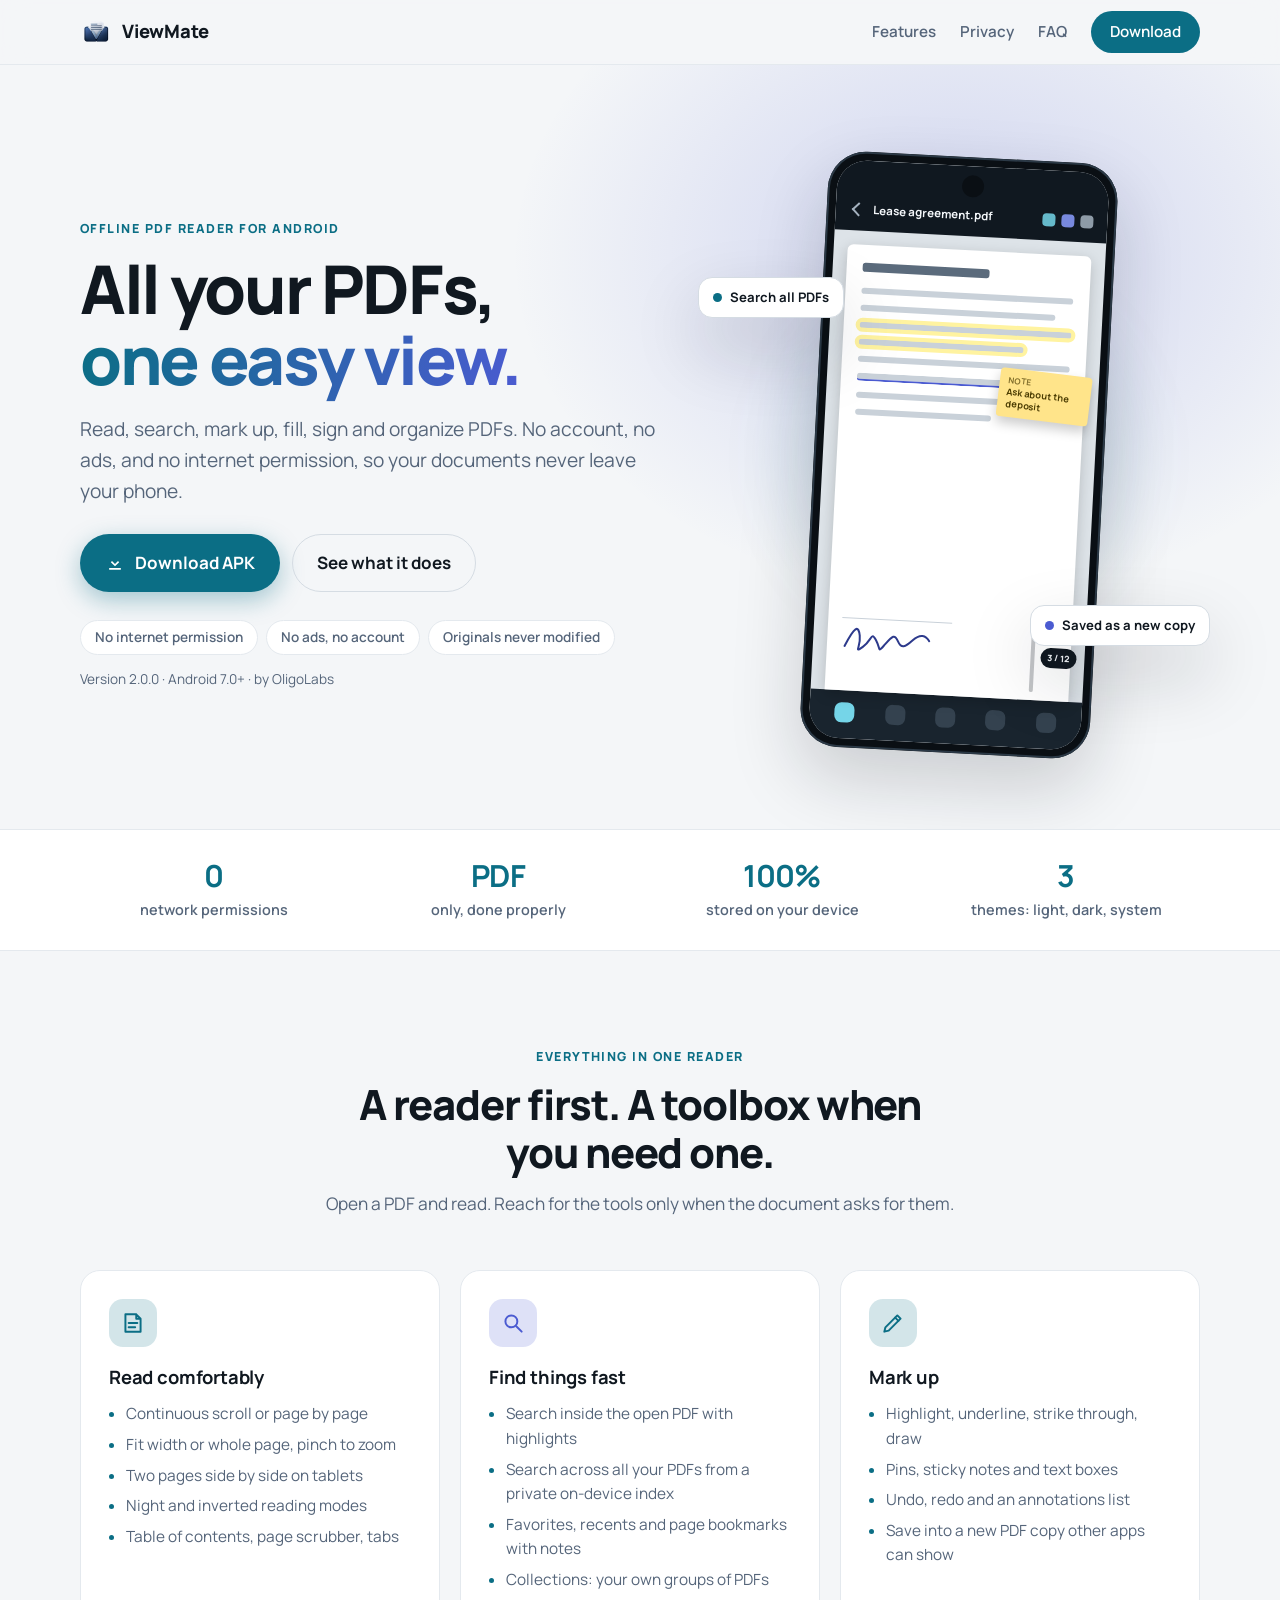
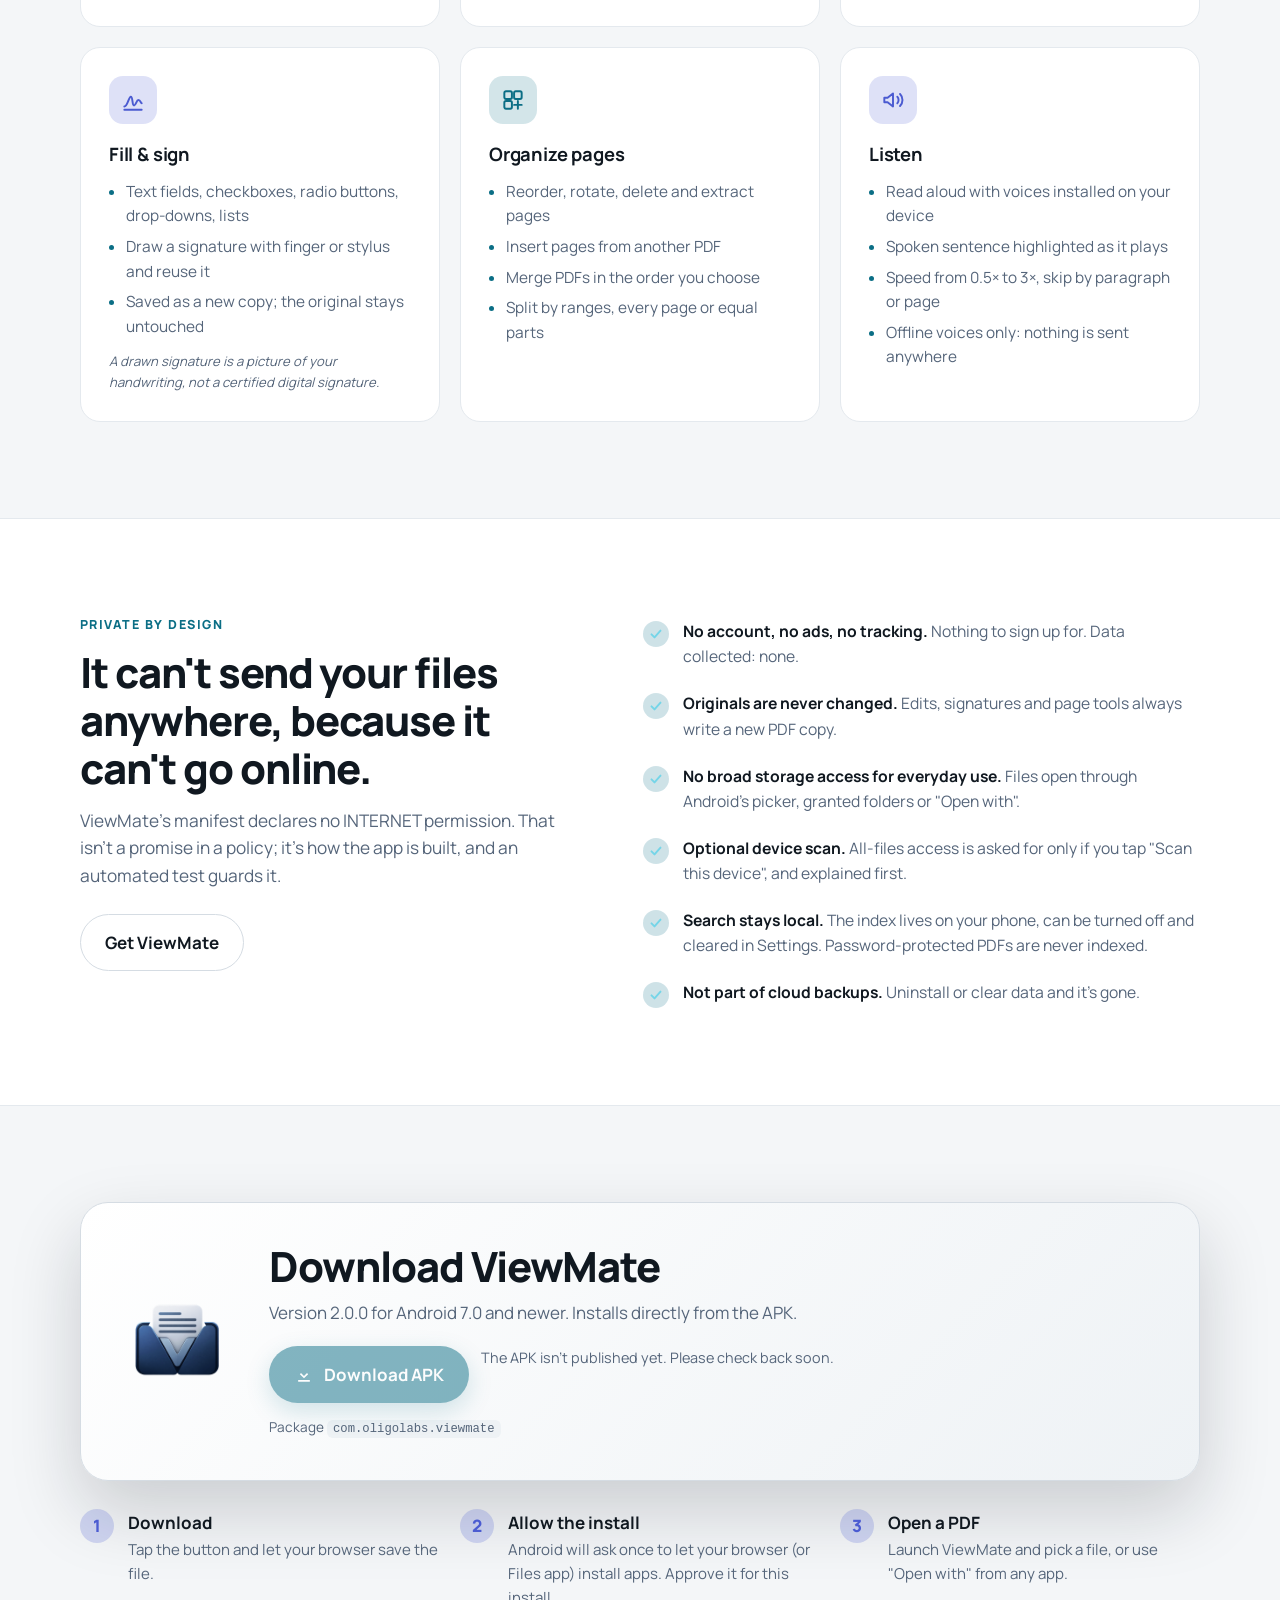
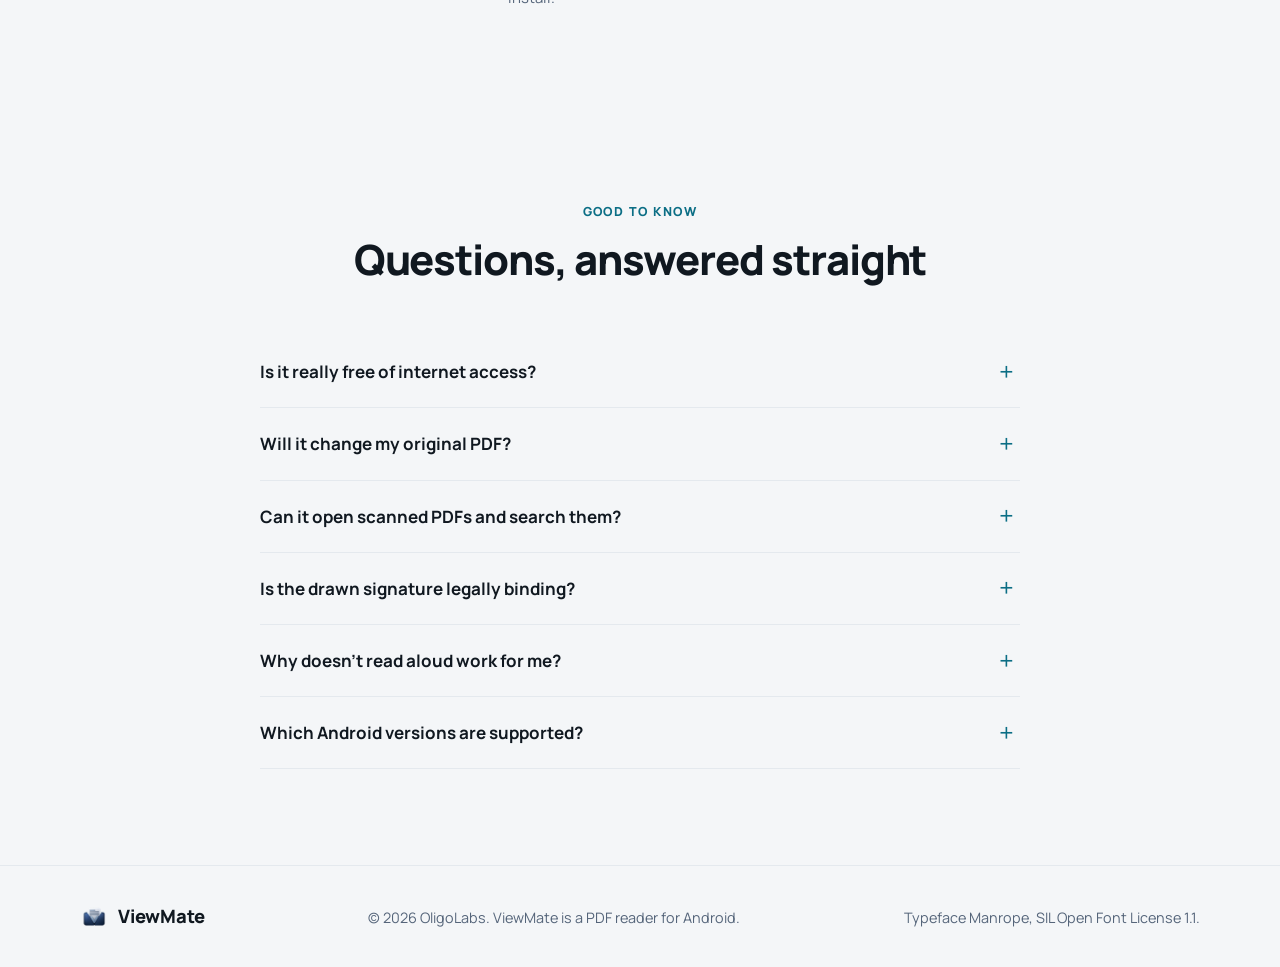
==== index.html @ 486566c8 "Add ViewMate landing page Static landing page (HTML/CSS/JS) with hero, features, privacy, APK downlo" ====
<!doctype html>
<html lang="en">
<head>
  <meta charset="utf-8">
  <meta name="viewport" content="width=device-width, initial-scale=1">
  <title>ViewMate: Offline PDF Reader for Android</title>
  <meta name="description" content="Read, search, mark up, fill and organize PDFs on Android. ViewMate has no account, no ads and no internet permission, so your documents never leave your phone.">
  <meta name="theme-color" content="#101820">
  <meta property="og:title" content="ViewMate: All your PDFs, one easy view">
  <meta property="og:description" content="A private, offline PDF reader for Android. Read, search, mark up, fill, sign and organize.">
  <meta property="og:image" content="assets/icon-512.png">
  <link rel="icon" type="image/png" href="assets/icon-64.png">
  <link rel="apple-touch-icon" href="assets/icon-180.png">
  <link rel="preload" href="assets/Manrope-Variable.ttf" as="font" type="font/ttf" crossorigin>
  <link rel="stylesheet" href="style.css">
</head>
<body>

<header class="nav" id="top">
  <div class="wrap nav-in">
    <a class="brand" href="#top" aria-label="ViewMate home">
      <img src="assets/icon-64.png" width="32" height="32" alt="">
      <span>ViewMate</span>
    </a>
    <nav aria-label="Main">
      <a href="#features">Features</a>
      <a href="#privacy">Privacy</a>
      <a href="#faq">FAQ</a>
      <a class="btn btn-sm" href="#download">Download</a>
    </nav>
  </div>
</header>

<main>

<!-- HERO -->
<section class="hero">
  <div class="wrap hero-in">
    <div class="hero-copy">
      <p class="eyebrow">Offline PDF reader for Android</p>
      <h1>All your PDFs,<br><span class="grad">one easy view.</span></h1>
      <p class="lede">Read, search, mark up, fill, sign and organize PDFs. No account, no ads, and no internet permission, so your documents never leave your phone.</p>
      <div class="cta">
        <a class="btn" href="#download">
          <svg viewBox="0 0 24 24" width="20" height="20" aria-hidden="true"><path fill="currentColor" d="M12 3v10.2l3.6-3.6L17 11l-5 5-5-5 1.4-1.4 3.6 3.6V3h1zM5 18h14v2H5z"/></svg>
          Download APK
        </a>
        <a class="btn btn-ghost" href="#features">See what it does</a>
      </div>
      <ul class="chips" aria-label="Highlights">
        <li>No internet permission</li>
        <li>No ads, no account</li>
        <li>Originals never modified</li>
      </ul>
      <p class="fine">Version 2.0.0 &middot; Android 7.0+ &middot; by OligoLabs</p>
    </div>

    <!-- Phone mockup (illustrative, drawn in CSS) -->
    <div class="stage" aria-hidden="true">
      <div class="glow"></div>
      <div class="phone">
        <div class="screen">
          <div class="appbar">
            <span class="ab-back"></span>
            <span class="ab-title">Lease agreement.pdf</span>
            <span class="ab-icons"><i></i><i></i><i></i></span>
          </div>
          <div class="reader">
            <div class="page">
              <div class="ln w60 bold"></div>
              <div class="ln w100"></div>
              <div class="ln w92"></div>
              <div class="ln w100 hl"></div>
              <div class="ln w78 hl"></div>
              <div class="ln w100"></div>
              <div class="ln w86 ul"></div>
              <div class="ln w100"></div>
              <div class="ln w64"></div>
              <div class="sticky"><b>Note</b>Ask about the deposit</div>
              <div class="sig">
                <svg viewBox="0 0 120 40"><path d="M4 28c10-22 14-24 16-12s-6 20 4 12 8-18 14-8 2 14 10 4 10-12 14-4 8 6 16-2 14-6 18 0" fill="none" stroke="#2d3a8c" stroke-width="2.2" stroke-linecap="round" stroke-linejoin="round"/></svg>
              </div>
            </div>
          </div>
          <div class="scrub"><span></span><em>3 / 12</em></div>
          <div class="toolbar">
            <span class="t on"></span><span class="t"></span><span class="t"></span><span class="t"></span><span class="t"></span>
          </div>
        </div>
      </div>

      <div class="float f1"><span class="dot c"></span>Search all PDFs</div>
      <div class="float f2"><span class="dot p"></span>Saved as a new copy</div>
    </div>
  </div>
</section>

<!-- TRUST STRIP -->
<section class="strip" aria-label="Key facts">
  <div class="wrap strip-in">
    <div><strong>0</strong><span>network permissions</span></div>
    <div><strong>PDF</strong><span>only, done properly</span></div>
    <div><strong>100%</strong><span>stored on your device</span></div>
    <div><strong>3</strong><span>themes: light, dark, system</span></div>
  </div>
</section>

<!-- FEATURES -->
<section class="section" id="features">
  <div class="wrap">
    <div class="head">
      <p class="eyebrow">Everything in one reader</p>
      <h2>A reader first. A toolbox when you need one.</h2>
      <p class="sub">Open a PDF and read. Reach for the tools only when the document asks for them.</p>
    </div>

    <div class="grid">
      <article class="card">
        <div class="ico a"><svg viewBox="0 0 24 24"><path d="M5 4h10l4 4v12H5z M15 4v4h4" /><path d="M8 12h8M8 16h6"/></svg></div>
        <h3>Read comfortably</h3>
        <ul>
          <li>Continuous scroll or page by page</li>
          <li>Fit width or whole page, pinch to zoom</li>
          <li>Two pages side by side on tablets</li>
          <li>Night and inverted reading modes</li>
          <li>Table of contents, page scrubber, tabs</li>
        </ul>
      </article>

      <article class="card">
        <div class="ico b"><svg viewBox="0 0 24 24"><circle cx="10.5" cy="10.5" r="5.5"/><path d="M15 15l5 5"/></svg></div>
        <h3>Find things fast</h3>
        <ul>
          <li>Search inside the open PDF with highlights</li>
          <li>Search across all your PDFs from a private on-device index</li>
          <li>Favorites, recents and page bookmarks with notes</li>
          <li>Collections: your own groups of PDFs</li>
        </ul>
      </article>

      <article class="card">
        <div class="ico a"><svg viewBox="0 0 24 24"><path d="M4 20l1-4L16 5l3 3L8 19z"/><path d="M14 7l3 3"/></svg></div>
        <h3>Mark up</h3>
        <ul>
          <li>Highlight, underline, strike through, draw</li>
          <li>Pins, sticky notes and text boxes</li>
          <li>Undo, redo and an annotations list</li>
          <li>Save into a new PDF copy other apps can show</li>
        </ul>
      </article>

      <article class="card">
        <div class="ico b"><svg viewBox="0 0 24 24"><path d="M4 18c3 0 4-9 6-9s1 8 3 8 2-5 4-5 2 3 3 3"/><path d="M4 21h16"/></svg></div>
        <h3>Fill &amp; sign</h3>
        <ul>
          <li>Text fields, checkboxes, radio buttons, drop-downs, lists</li>
          <li>Draw a signature with finger or stylus and reuse it</li>
          <li>Saved as a new copy; the original stays untouched</li>
        </ul>
        <p class="note">A drawn signature is a picture of your handwriting, not a certified digital signature.</p>
      </article>

      <article class="card">
        <div class="ico a"><svg viewBox="0 0 24 24"><rect x="4" y="4" width="7" height="7" rx="1.5"/><rect x="13" y="4" width="7" height="7" rx="1.5"/><rect x="4" y="13" width="7" height="7" rx="1.5"/><path d="M16.5 13v7M13 16.5h7"/></svg></div>
        <h3>Organize pages</h3>
        <ul>
          <li>Reorder, rotate, delete and extract pages</li>
          <li>Insert pages from another PDF</li>
          <li>Merge PDFs in the order you choose</li>
          <li>Split by ranges, every page or equal parts</li>
        </ul>
      </article>

      <article class="card">
        <div class="ico b"><svg viewBox="0 0 24 24"><path d="M4 10v4h3l5 4V6L7 10z"/><path d="M16 9c1.5 1.5 1.5 4.500 0 6M18.500 6.500c3 3 3 8 0 11"/></svg></div>
        <h3>Listen</h3>
        <ul>
          <li>Read aloud with voices installed on your device</li>
          <li>Spoken sentence highlighted as it plays</li>
          <li>Speed from 0.5&times; to 3&times;, skip by paragraph or page</li>
          <li>Offline voices only: nothing is sent anywhere</li>
        </ul>
      </article>
    </div>
  </div>
</section>

<!-- PRIVACY -->
<section class="section privacy" id="privacy">
  <div class="wrap privacy-in">
    <div>
      <p class="eyebrow">Private by design</p>
      <h2>It can't send your files anywhere, because it can't go online.</h2>
      <p class="sub">ViewMate's manifest declares no INTERNET permission. That isn't a promise in a policy; it's how the app is built, and an automated test guards it.</p>
      <a class="btn btn-ghost" href="#download">Get ViewMate</a>
    </div>
    <ul class="checks">
      <li><b>No account, no ads, no tracking.</b> Nothing to sign up for. Data collected: none.</li>
      <li><b>Originals are never changed.</b> Edits, signatures and page tools always write a new PDF copy.</li>
      <li><b>No broad storage access for everyday use.</b> Files open through Android's picker, granted folders or "Open with".</li>
      <li><b>Optional device scan.</b> All-files access is asked for only if you tap "Scan this device", and explained first.</li>
      <li><b>Search stays local.</b> The index lives on your phone, can be turned off and cleared in Settings. Password-protected PDFs are never indexed.</li>
      <li><b>Not part of cloud backups.</b> Uninstall or clear data and it's gone.</li>
    </ul>
  </div>
</section>

<!-- DOWNLOAD -->
<section class="section" id="download">
  <div class="wrap">
    <div class="dl">
      <img src="assets/icon-512.png" width="112" height="112" alt="ViewMate app icon" class="dl-icon">
      <div class="dl-copy">
        <h2>Download ViewMate</h2>
        <p>Version 2.0.0 for Android 7.0 and newer. Installs directly from the APK.</p>
        <div class="cta">
          <a class="btn" id="apk-link" href="downloads/ViewMate-2.0.0.apk" download>
            <svg viewBox="0 0 24 24" width="20" height="20" aria-hidden="true"><path fill="currentColor" d="M12 3v10.2l3.6-3.6L17 11l-5 5-5-5 1.4-1.4 3.6 3.6V3h1zM5 18h14v2H5z"/></svg>
            Download APK
          </a>
        </div>
        <p class="fine">Package <code>com.oligolabs.viewmate</code></p>
      </div>
    </div>

    <ol class="steps">
      <li><span>1</span><div><b>Download</b><p>Tap the button and let your browser save the file.</p></div></li>
      <li><span>2</span><div><b>Allow the install</b><p>Android will ask once to let your browser (or Files app) install apps. Approve it for this install.</p></div></li>
      <li><span>3</span><div><b>Open a PDF</b><p>Launch ViewMate and pick a file, or use "Open with" from any app.</p></div></li>
    </ol>
  </div>
</section>

<!-- FAQ -->
<section class="section faq" id="faq">
  <div class="wrap narrow">
    <div class="head">
      <p class="eyebrow">Good to know</p>
      <h2>Questions, answered straight</h2>
    </div>
    <details>
      <summary>Is it really free of internet access?</summary>
      <p>Yes. The app declares no INTERNET permission, so Android won't let it make network connections. Links inside a PDF open in your own browser.</p>
    </details>
    <details>
      <summary>Will it change my original PDF?</summary>
      <p>No. Annotations, filled forms, signatures, merges, splits and page edits are saved as a new copy through Android's "Save as" screen.</p>
    </details>
    <details>
      <summary>Can it open scanned PDFs and search them?</summary>
      <p>It opens and displays them fine. ViewMate has no OCR, so scanned pages can't be searched or read aloud, and the app tells you when that's the case.</p>
    </details>
    <details>
      <summary>Is the drawn signature legally binding?</summary>
      <p>It's a picture of your handwriting placed on the page, not a certificate-based digital signature. Check what the recipient requires.</p>
    </details>
    <details>
      <summary>Why doesn't read aloud work for me?</summary>
      <p>It only uses offline voices installed on your device. If you have none, install one in Android's text-to-speech settings and try again.</p>
    </details>
    <details>
      <summary>Which Android versions are supported?</summary>
      <p>Android 7.0 (API 24) and newer. The "Scan this device" option isn't available on Android 10; there you can grant folders instead.</p>
    </details>
  </div>
</section>

</main>

<footer class="foot">
  <div class="wrap foot-in">
    <a class="brand" href="#top"><img src="assets/icon-64.png" width="28" height="28" alt=""><span>ViewMate</span></a>
    <p>&copy; 2026 OligoLabs. ViewMate is a PDF reader for Android.</p>
    <p class="fine">Typeface Manrope, SIL Open Font License 1.1.</p>
  </div>
</footer>

<script src="script.js"></script>
</body>
</html>
---- style.css ----
@font-face {
  font-family: "Manrope";
  src: url("assets/Manrope-Variable.ttf") format("truetype");
  font-weight: 200 800;
  font-display: swap;
}

:root {
  --bg: #101820;
  --surface: #19242e;
  --surface-hi: #223140;
  --text: #f4f7fa;
  --muted: #a5b2bf;
  --outline: #34424f;
  --outline-soft: #263341;
  --accent: #75d5e8;
  --accent-2: #8b9dff;
  --on-accent: #053b49;
  --btn-bg: #75d5e8;
  --btn-text: #06303b;
  --shadow: 0 30px 80px rgba(0, 0, 0, .45);
  --radius: 20px;
}

@media (prefers-color-scheme: light) {
  :root {
    --bg: #f4f6f8;
    --surface: #ffffff;
    --surface-hi: #eef2f5;
    --text: #101820;
    --muted: #55657a;
    --outline: #d5dce3;
    --outline-soft: #e4e9ee;
    --accent: #0b6e85;
    --accent-2: #4b5bd1;
    --on-accent: #053b49;
    --btn-bg: #0b6e85;
    --btn-text: #ffffff;
    --shadow: 0 30px 70px rgba(16, 24, 32, .18);
  }
}

* { box-sizing: border-box; }
html { scroll-behavior: smooth; scroll-padding-top: 76px; }
body {
  margin: 0;
  background: var(--bg);
  color: var(--text);
  font-family: "Manrope", system-ui, -apple-system, "Segoe UI", Roboto, sans-serif;
  font-size: 17px;
  line-height: 1.6;
  -webkit-font-smoothing: antialiased;
}
img { max-width: 100%; display: block; }
a { color: inherit; }
code { font-family: ui-monospace, Consolas, monospace; font-size: .9em; background: var(--surface-hi); padding: 2px 6px; border-radius: 6px; }

.wrap { width: min(1120px, 100% - 32px); margin-inline: auto; }
.narrow { width: min(760px, 100% - 32px); }

/* Nav */
.nav {
  position: sticky; top: 0; z-index: 20;
  background: color-mix(in srgb, var(--bg) 82%, transparent);
  backdrop-filter: blur(14px);
  border-bottom: 1px solid var(--outline-soft);
}
.nav-in { display: flex; align-items: center; justify-content: space-between; height: 64px; }
.brand { display: inline-flex; align-items: center; gap: 10px; font-weight: 800; font-size: 1.15rem; text-decoration: none; letter-spacing: -.01em; }
.brand img { border-radius: 8px; }
.nav nav { display: flex; align-items: center; gap: 24px; }
.nav nav a { text-decoration: none; color: var(--muted); font-weight: 600; font-size: .95rem; }
.nav nav a:hover { color: var(--text); }
.nav nav a.btn { color: var(--btn-text); }

/* Buttons */
.btn {
  display: inline-flex; align-items: center; gap: 10px;
  background: var(--btn-bg); color: var(--btn-text);
  font: inherit; font-weight: 700;
  padding: 14px 24px; border-radius: 999px;
  text-decoration: none; border: 1.5px solid transparent;
  transition: transform .15s ease, box-shadow .15s ease;
  box-shadow: 0 8px 24px color-mix(in srgb, var(--btn-bg) 35%, transparent);
}
.btn:hover { transform: translateY(-2px); }
.btn:focus-visible, summary:focus-visible, .nav a:focus-visible { outline: 3px solid var(--accent-2); outline-offset: 3px; }
.btn-sm { padding: 8px 18px; font-size: .92rem; box-shadow: none; }
.btn-ghost { background: transparent; color: var(--text); border-color: var(--outline); box-shadow: none; }
.btn-ghost:hover { border-color: var(--accent); }

/* Hero */
.hero { position: relative; overflow: hidden; padding: 72px 0 56px; }
.hero::before {
  content: ""; position: absolute; inset: -20% -10% auto auto; width: 70%; height: 90%;
  background: radial-gradient(closest-side, color-mix(in srgb, var(--accent-2) 22%, transparent), transparent);
  pointer-events: none;
}
.hero-in { position: relative; display: grid; grid-template-columns: 1.1fr .9fr; gap: 48px; align-items: center; }
.eyebrow { margin: 0 0 14px; color: var(--accent); font-weight: 800; letter-spacing: .12em; text-transform: uppercase; font-size: .78rem; }
h1 { font-size: clamp(2.5rem, 5.6vw, 4.2rem); line-height: 1.05; letter-spacing: -.035em; margin: 0 0 20px; font-weight: 800; }
.grad { background: linear-gradient(100deg, var(--accent), var(--accent-2)); -webkit-background-clip: text; background-clip: text; color: transparent; }
h2 { font-size: clamp(1.8rem, 3.4vw, 2.6rem); line-height: 1.15; letter-spacing: -.025em; margin: 0 0 14px; font-weight: 800; }
h3 { margin: 16px 0 10px; font-size: 1.15rem; letter-spacing: -.01em; }
.lede { font-size: 1.2rem; color: var(--muted); max-width: 34em; margin: 0 0 28px; }
.cta { display: flex; flex-wrap: wrap; gap: 12px; }
.chips { list-style: none; padding: 0; margin: 28px 0 14px; display: flex; flex-wrap: wrap; gap: 8px; }
.chips li { font-size: .85rem; font-weight: 600; padding: 6px 14px; border-radius: 999px; background: var(--surface); border: 1px solid var(--outline-soft); color: var(--muted); }
.fine { font-size: .85rem; color: var(--muted); margin: 0; }

/* Phone mockup */
.stage { position: relative; display: grid; place-items: center; padding: 20px 0; }
.glow { position: absolute; width: 80%; aspect-ratio: 1; border-radius: 50%; background: radial-gradient(closest-side, color-mix(in srgb, var(--accent) 35%, transparent), transparent); filter: blur(30px); }
.phone {
  position: relative; width: min(290px, 70vw); aspect-ratio: 9 / 18.5;
  background: #0a0f14; border-radius: 38px; padding: 9px;
  box-shadow: var(--shadow), inset 0 0 0 2px #2b3946;
  transform: rotate(3deg);
}
.screen { position: relative; height: 100%; border-radius: 30px; overflow: hidden; background: #dde3e8; display: flex; flex-direction: column; }
.screen::before { content: ""; position: absolute; top: 9px; left: 50%; translate: -50% 0; width: 22px; height: 22px; border-radius: 50%; background: #0a0f14; z-index: 3; }
.appbar { background: #101820; color: #f4f7fa; padding: 40px 14px 12px; display: flex; align-items: center; gap: 10px; font-size: .72rem; font-weight: 700; }
.ab-back { width: 10px; height: 10px; border-left: 2px solid #a5b2bf; border-bottom: 2px solid #a5b2bf; rotate: 45deg; margin-left: 4px; }
.ab-title { flex: 1; white-space: nowrap; overflow: hidden; text-overflow: ellipsis; }
.ab-icons { display: flex; gap: 6px; }
.ab-icons i { width: 13px; height: 13px; border-radius: 4px; background: #75d5e8; opacity: .85; }
.ab-icons i:nth-child(2) { background: #8b9dff; }
.ab-icons i:nth-child(3) { background: #a5b2bf; }
.reader { flex: 1; padding: 14px 14px 0; position: relative; }
.page { background: #fff; height: 100%; border-radius: 6px 6px 0 0; padding: 18px 16px; box-shadow: 0 4px 14px rgba(0,0,0,.18); position: relative; }
.ln { height: 6px; border-radius: 3px; background: #c9d1d9; margin-bottom: 11px; }
.ln.bold { height: 9px; background: #5b6b7c; margin-bottom: 16px; }
.ln.hl { background: #c9d1d9; box-shadow: 0 0 0 4px #fff3a0; background-clip: padding-box; position: relative; z-index: 0; }
.ln.ul { border-bottom: 2px solid #4b5bd1; height: 8px; background: #c9d1d9; background-clip: content-box; }
.w100 { width: 100%; } .w92 { width: 92%; } .w86 { width: 86%; } .w78 { width: 78%; } .w64 { width: 64%; } .w60 { width: 60%; }
.sticky { position: absolute; right: -6px; top: 118px; width: 92px; background: #ffe48a; color: #4a3b00; font-size: .58rem; font-weight: 700; line-height: 1.3; padding: 7px 8px; border-radius: 4px; box-shadow: 0 6px 12px rgba(0,0,0,.2); rotate: 4deg; }
.sticky b { display: block; font-size: .52rem; text-transform: uppercase; letter-spacing: .08em; opacity: .7; }
.sig { position: absolute; left: 14px; bottom: 26px; width: 110px; border-top: 1px solid #c9d1d9; padding-top: 2px; }
.scrub { position: absolute; right: 8px; bottom: 56px; display: flex; align-items: center; gap: 6px; }
.scrub span { width: 4px; height: 70px; border-radius: 2px; background: rgba(16,24,32,.25); }
.scrub em { font-style: normal; font-size: .55rem; font-weight: 800; background: #101820; color: #f4f7fa; padding: 3px 7px; border-radius: 99px; }
.toolbar { background: #19242e; display: flex; justify-content: space-around; align-items: center; padding: 12px 10px 16px; }
.toolbar .t { width: 20px; height: 20px; border-radius: 7px; background: #34424f; }
.toolbar .t.on { background: #75d5e8; }

.float {
  position: absolute; display: flex; align-items: center; gap: 8px;
  background: var(--surface); border: 1px solid var(--outline); color: var(--text);
  padding: 9px 14px; border-radius: 14px; font-size: .82rem; font-weight: 700;
  box-shadow: var(--shadow);
}
.float .dot { width: 9px; height: 9px; border-radius: 50%; }
.dot.c { background: var(--accent); } .dot.p { background: var(--accent-2); }
.f1 { left: -4%; top: 22%; } .f2 { right: -2%; bottom: 20%; }
@media (prefers-reduced-motion: no-preference) {
  .f1 { animation: bob 6s ease-in-out infinite; }
  .f2 { animation: bob 7s ease-in-out -2s infinite; }
}
@keyframes bob { 50% { transform: translateY(-8px); } }

/* Strip */
.strip { border-block: 1px solid var(--outline-soft); background: var(--surface); }
.strip-in { display: grid; grid-template-columns: repeat(4, 1fr); gap: 16px; padding: 28px 0; text-align: center; }
.strip strong { display: block; font-size: 1.9rem; letter-spacing: -.02em; color: var(--accent); line-height: 1.2; }
.strip span { color: var(--muted); font-size: .9rem; font-weight: 600; }

/* Sections */
.section { padding: 96px 0; }
.head { text-align: center; max-width: 640px; margin: 0 auto 52px; }
.sub { color: var(--muted); font-size: 1.08rem; margin: 0 0 24px; }
.head .sub { margin: 0; }

.grid { display: grid; grid-template-columns: repeat(3, 1fr); gap: 20px; }
.card { background: var(--surface); border: 1px solid var(--outline-soft); border-radius: var(--radius); padding: 28px; transition: border-color .2s, transform .2s; }
.card:hover { border-color: var(--accent); transform: translateY(-3px); }
.card ul { margin: 0; padding-left: 1.1em; color: var(--muted); font-size: .96rem; }
.card li { margin-bottom: 6px; }
.card li::marker { color: var(--accent); }
.note { margin: 12px 0 0; font-size: .82rem; color: var(--muted); font-style: italic; }
.ico { width: 48px; height: 48px; border-radius: 14px; display: grid; place-items: center; }
.ico svg { width: 26px; height: 26px; fill: none; stroke: currentColor; stroke-width: 1.8; stroke-linecap: round; stroke-linejoin: round; }
.ico.a { background: color-mix(in srgb, var(--accent) 18%, transparent); color: var(--accent); }
.ico.b { background: color-mix(in srgb, var(--accent-2) 18%, transparent); color: var(--accent-2); }

/* Privacy */
.privacy { background: var(--surface); border-block: 1px solid var(--outline-soft); }
.privacy-in { display: grid; grid-template-columns: 1fr 1.1fr; gap: 56px; align-items: start; }
.checks { list-style: none; margin: 0; padding: 0; display: grid; gap: 14px; }
.checks li { position: relative; padding: 4px 0 4px 40px; color: var(--muted); font-size: .98rem; }
.checks li b { color: var(--text); }
.checks li::before {
  content: ""; position: absolute; left: 0; top: 6px; width: 26px; height: 26px; border-radius: 50%;
  background: color-mix(in srgb, var(--accent) 20%, transparent)
    url("data:image/svg+xml,%3Csvg xmlns='http://www.w3.org/2000/svg' viewBox='0 0 24 24'%3E%3Cpath d='M6 12.500l4 4 8-9' fill='none' stroke='%2375d5e8' stroke-width='2.600' stroke-linecap='round' stroke-linejoin='round'/%3E%3C/svg%3E") center / 18px no-repeat;
}

/* Download */
.dl {
  display: flex; align-items: center; gap: 36px;
  background: linear-gradient(135deg, var(--surface), var(--surface-hi));
  border: 1px solid var(--outline); border-radius: 28px; padding: 40px;
  box-shadow: var(--shadow);
}
.dl-icon { border-radius: 26px; flex: none; }
.dl h2 { margin-bottom: 8px; }
.dl p { margin: 0 0 20px; color: var(--muted); }
.dl .fine { margin: 14px 0 0; }
.steps { list-style: none; padding: 0; margin: 28px 0 0; display: grid; grid-template-columns: repeat(3, 1fr); gap: 20px; }
.steps li { display: flex; gap: 14px; align-items: flex-start; }
.steps li > span { flex: none; width: 34px; height: 34px; border-radius: 50%; display: grid; place-items: center; font-weight: 800; background: color-mix(in srgb, var(--accent-2) 22%, transparent); color: var(--accent-2); }
.steps b { display: block; }
.steps p { margin: 2px 0 0; color: var(--muted); font-size: .94rem; }
.unavailable { margin: 14px 0 0; color: var(--muted); font-size: .9rem; }

/* FAQ */
details { border-bottom: 1px solid var(--outline-soft); padding: 4px 0; }
summary { cursor: pointer; list-style: none; padding: 18px 40px 18px 0; font-weight: 700; position: relative; }
summary::-webkit-details-marker { display: none; }
summary::after { content: "+"; position: absolute; right: 6px; top: 50%; translate: 0 -50%; font-size: 1.6rem; font-weight: 400; color: var(--accent); transition: rotate .2s; }
details[open] summary::after { rotate: 45deg; }
details p { margin: 0 0 18px; color: var(--muted); }

/* Footer */
.foot { border-top: 1px solid var(--outline-soft); padding: 36px 0; }
.foot-in { display: flex; flex-wrap: wrap; align-items: center; justify-content: space-between; gap: 12px 28px; }
.foot p { margin: 0; color: var(--muted); font-size: .9rem; }

/* Responsive */
@media (max-width: 920px) {
  .hero-in, .privacy-in { grid-template-columns: 1fr; }
  .hero { padding-top: 40px; }
  .stage { order: -1; margin-bottom: 8px; }
  .phone { width: min(250px, 62vw); }
  .f1 { left: 2%; } .f2 { right: 2%; }
  .grid { grid-template-columns: repeat(2, 1fr); }
  .steps { grid-template-columns: 1fr; }
}
@media (max-width: 620px) {
  body { font-size: 16px; }
  .nav nav a:not(.btn) { display: none; }
  .grid { grid-template-columns: 1fr; }
  .strip-in { grid-template-columns: repeat(2, 1fr); }
  .section { padding: 64px 0; }
  .dl { flex-direction: column; align-items: flex-start; padding: 28px; gap: 20px; }
  .cta .btn { flex: 1 1 auto; justify-content: center; }
}
@media (prefers-reduced-motion: reduce) {
  html { scroll-behavior: auto; }
  .btn, .card { transition: none; }
}
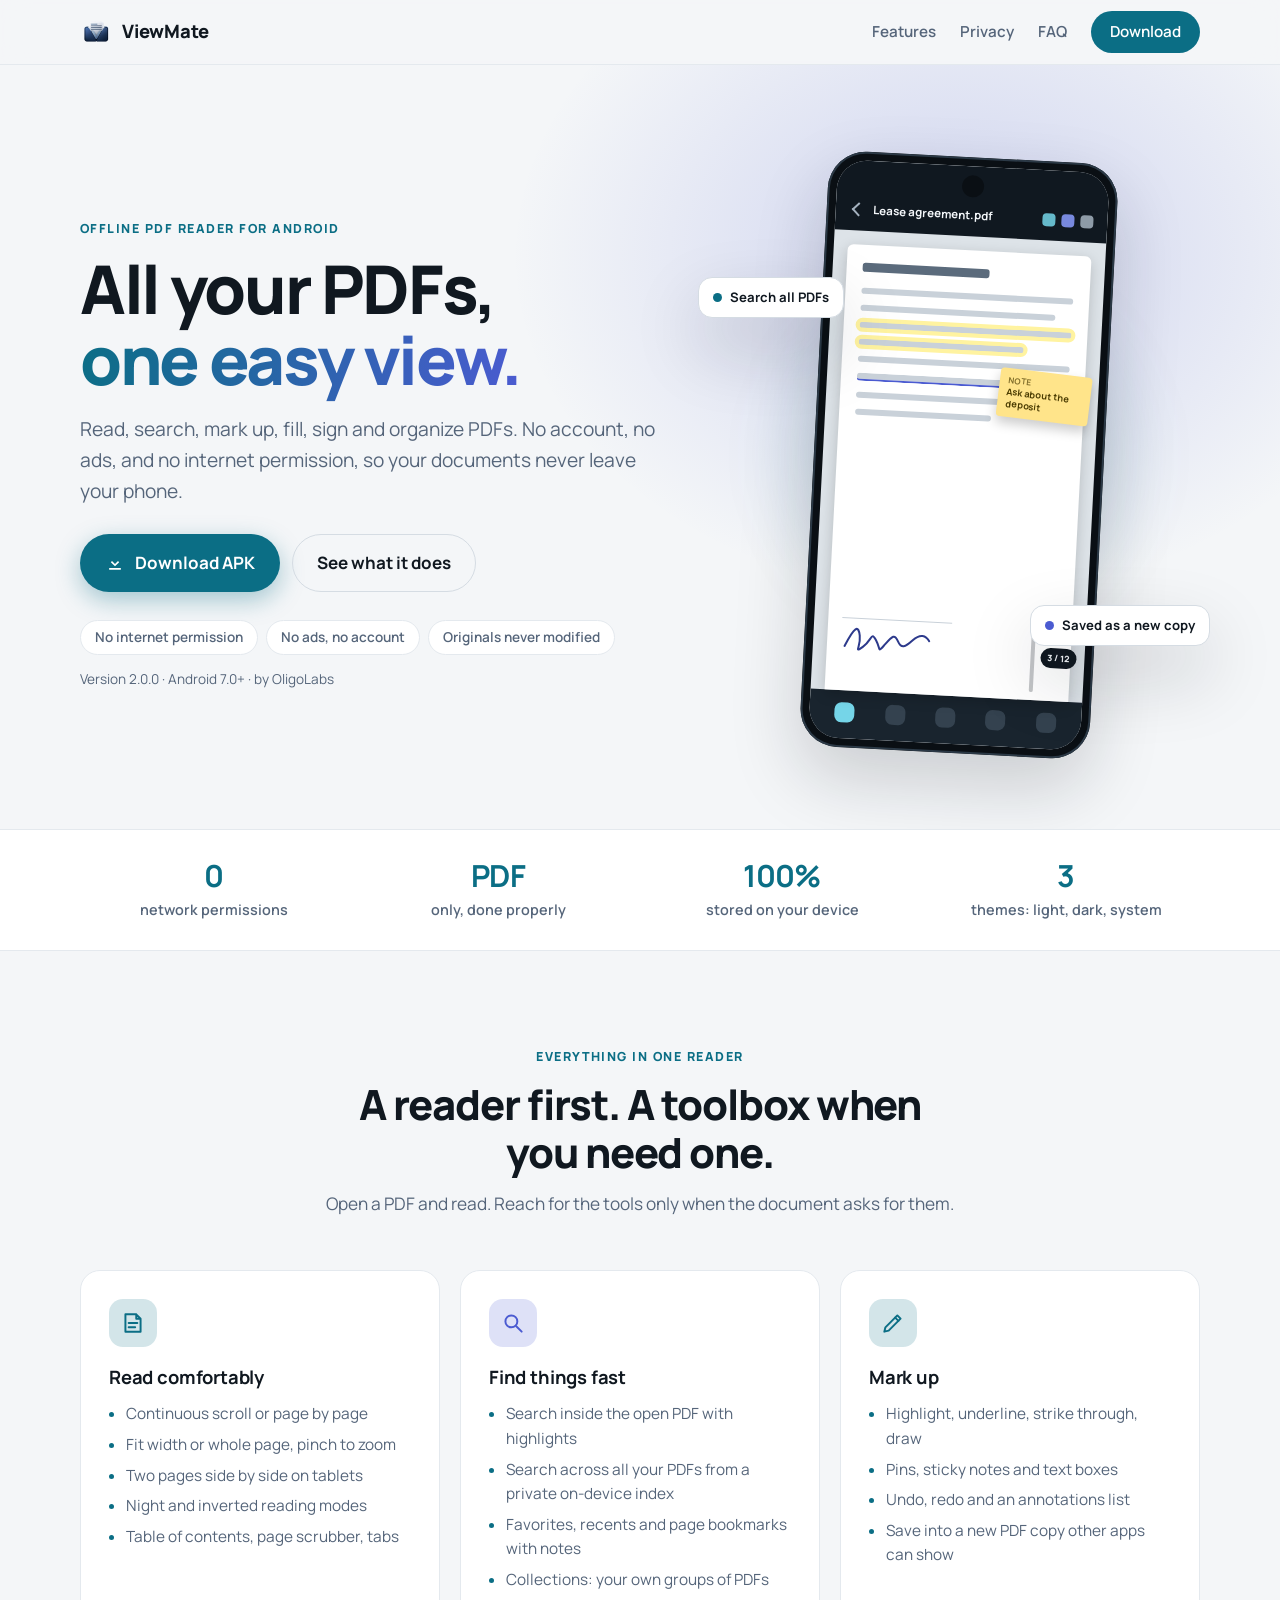
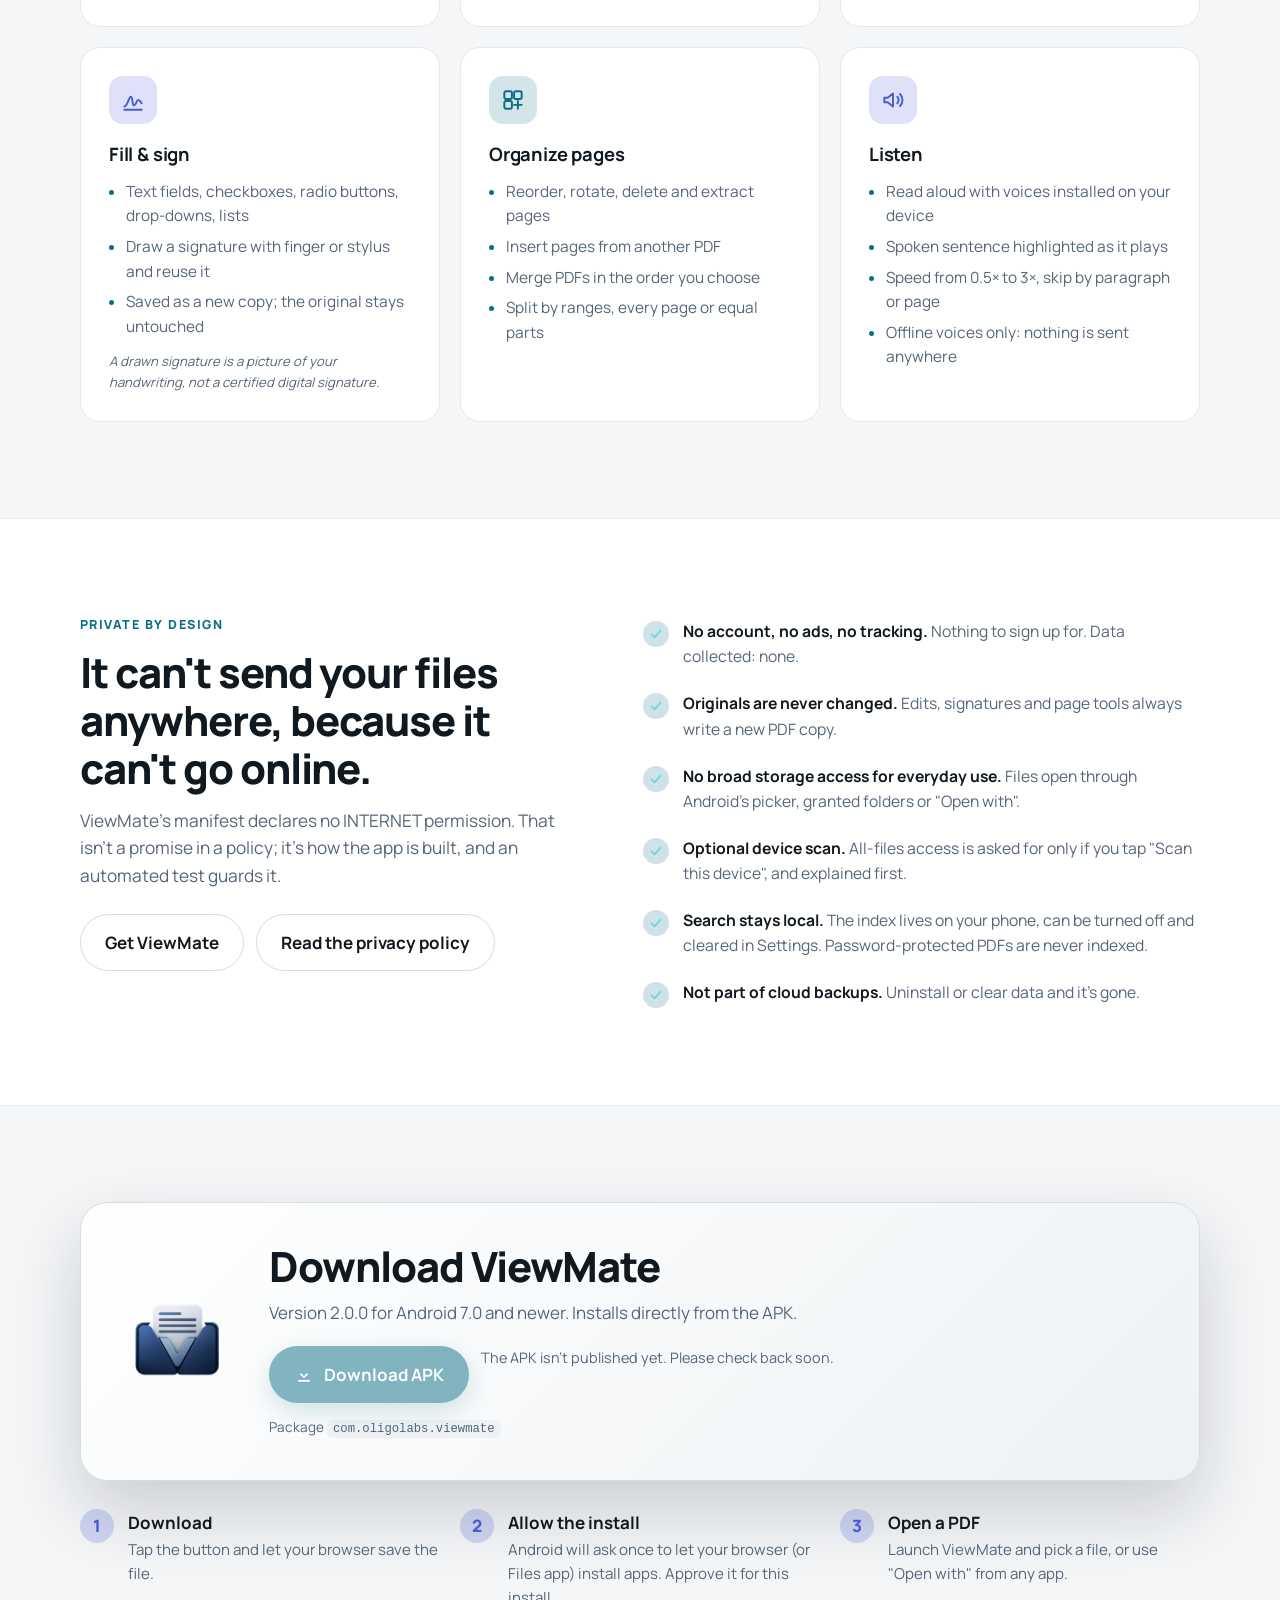
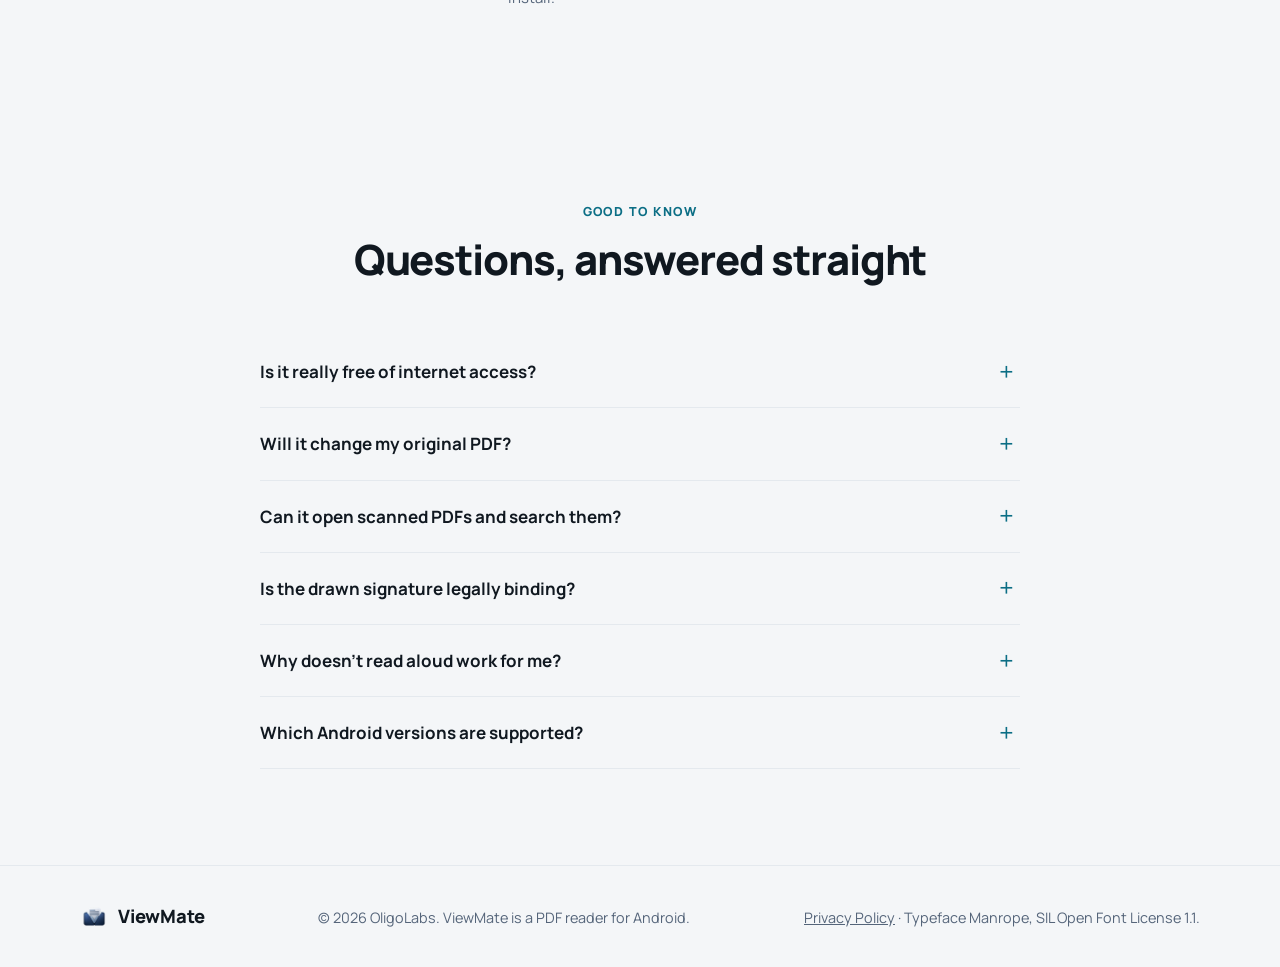
==== commit 49794e2b: "Add privacy policy page and update links in index.html" ====
--- a/index.html
+++ b/index.html
@@ -192,7 +192,10 @@
       <p class="eyebrow">Private by design</p>
       <h2>It can't send your files anywhere, because it can't go online.</h2>
       <p class="sub">ViewMate's manifest declares no INTERNET permission. That isn't a promise in a policy; it's how the app is built, and an automated test guards it.</p>
-      <a class="btn btn-ghost" href="#download">Get ViewMate</a>
+      <div class="cta">
+        <a class="btn btn-ghost" href="#download">Get ViewMate</a>
+        <a class="btn btn-ghost" href="privacy.html">Read the privacy policy</a>
+      </div>
     </div>
     <ul class="checks">
       <li><b>No account, no ads, no tracking.</b> Nothing to sign up for. Data collected: none.</li>
@@ -271,7 +274,7 @@
   <div class="wrap foot-in">
     <a class="brand" href="#top"><img src="assets/icon-64.png" width="28" height="28" alt=""><span>ViewMate</span></a>
     <p>&copy; 2026 OligoLabs. ViewMate is a PDF reader for Android.</p>
-    <p class="fine">Typeface Manrope, SIL Open Font License 1.1.</p>
+    <p class="fine"><a href="privacy.html">Privacy Policy</a> &middot; Typeface Manrope, SIL Open Font License 1.1.</p>
   </div>
 </footer>
 
--- a/style.css
+++ b/style.css
@@ -194,6 +194,29 @@
     url("data:image/svg+xml,%3Csvg xmlns='http://www.w3.org/2000/svg' viewBox='0 0 24 24'%3E%3Cpath d='M6 12.500l4 4 8-9' fill='none' stroke='%2375d5e8' stroke-width='2.600' stroke-linecap='round' stroke-linejoin='round'/%3E%3C/svg%3E") center / 18px no-repeat;
 }
 
+/* Privacy policy page */
+.policy { padding-top: 64px; }
+.policy-head { margin-bottom: 28px; }
+.policy h1 { font-size: clamp(2rem, 4.4vw, 3rem); margin-bottom: 12px; }
+.policy h2 { font-size: 1.45rem; margin: 44px 0 12px; scroll-margin-top: 80px; }
+.policy p, .policy li { color: var(--muted); }
+.policy li b, .policy p b { color: var(--text); }
+.policy ul:not(.checks), .policy ol { padding-left: 1.3em; }
+.policy ul:not(.checks) li::marker { color: var(--accent); }
+.policy li { margin-bottom: 6px; }
+.policy a { color: var(--accent); }
+.policy .plain { list-style: none; padding-left: 0; }
+.summary { background: var(--surface); border: 1px solid var(--outline-soft); border-radius: var(--radius); padding: 24px 28px; margin: 32px 0; }
+.summary h2 { margin: 0 0 14px; font-size: 1.2rem; }
+.toc { margin: 0 0 8px; }
+.toc ol { columns: 2; column-gap: 32px; margin: 0; }
+.toc a { text-decoration: none; font-weight: 600; font-size: .95rem; }
+.toc a:hover { text-decoration: underline; }
+.tagline { margin-top: 48px; padding-top: 24px; border-top: 1px solid var(--outline-soft); text-align: center; }
+.foot .fine a { color: var(--muted); }
+.foot .fine a:hover, .foot .fine a[aria-current] { color: var(--text); }
+@media (max-width: 620px) { .toc ol { columns: 1; } }
+
 /* Download */
 .dl {
   display: flex; align-items: center; gap: 36px;
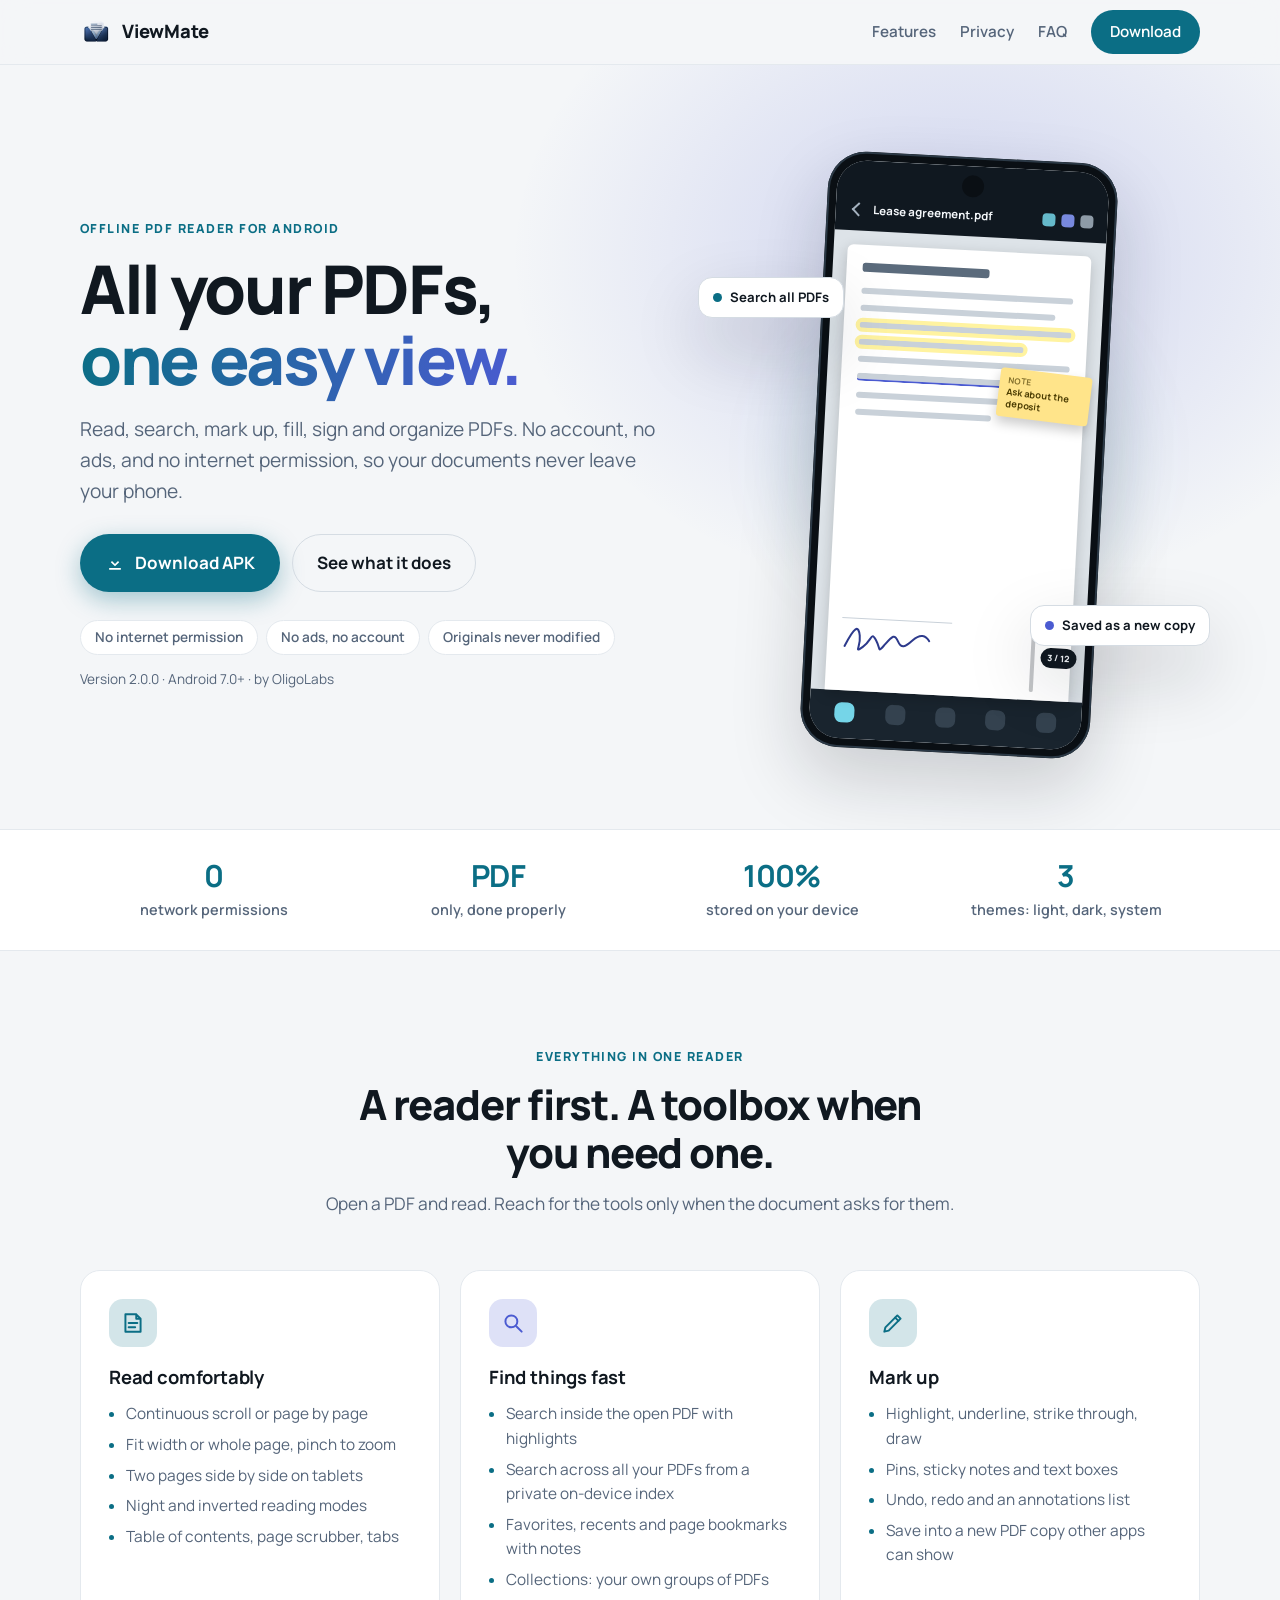
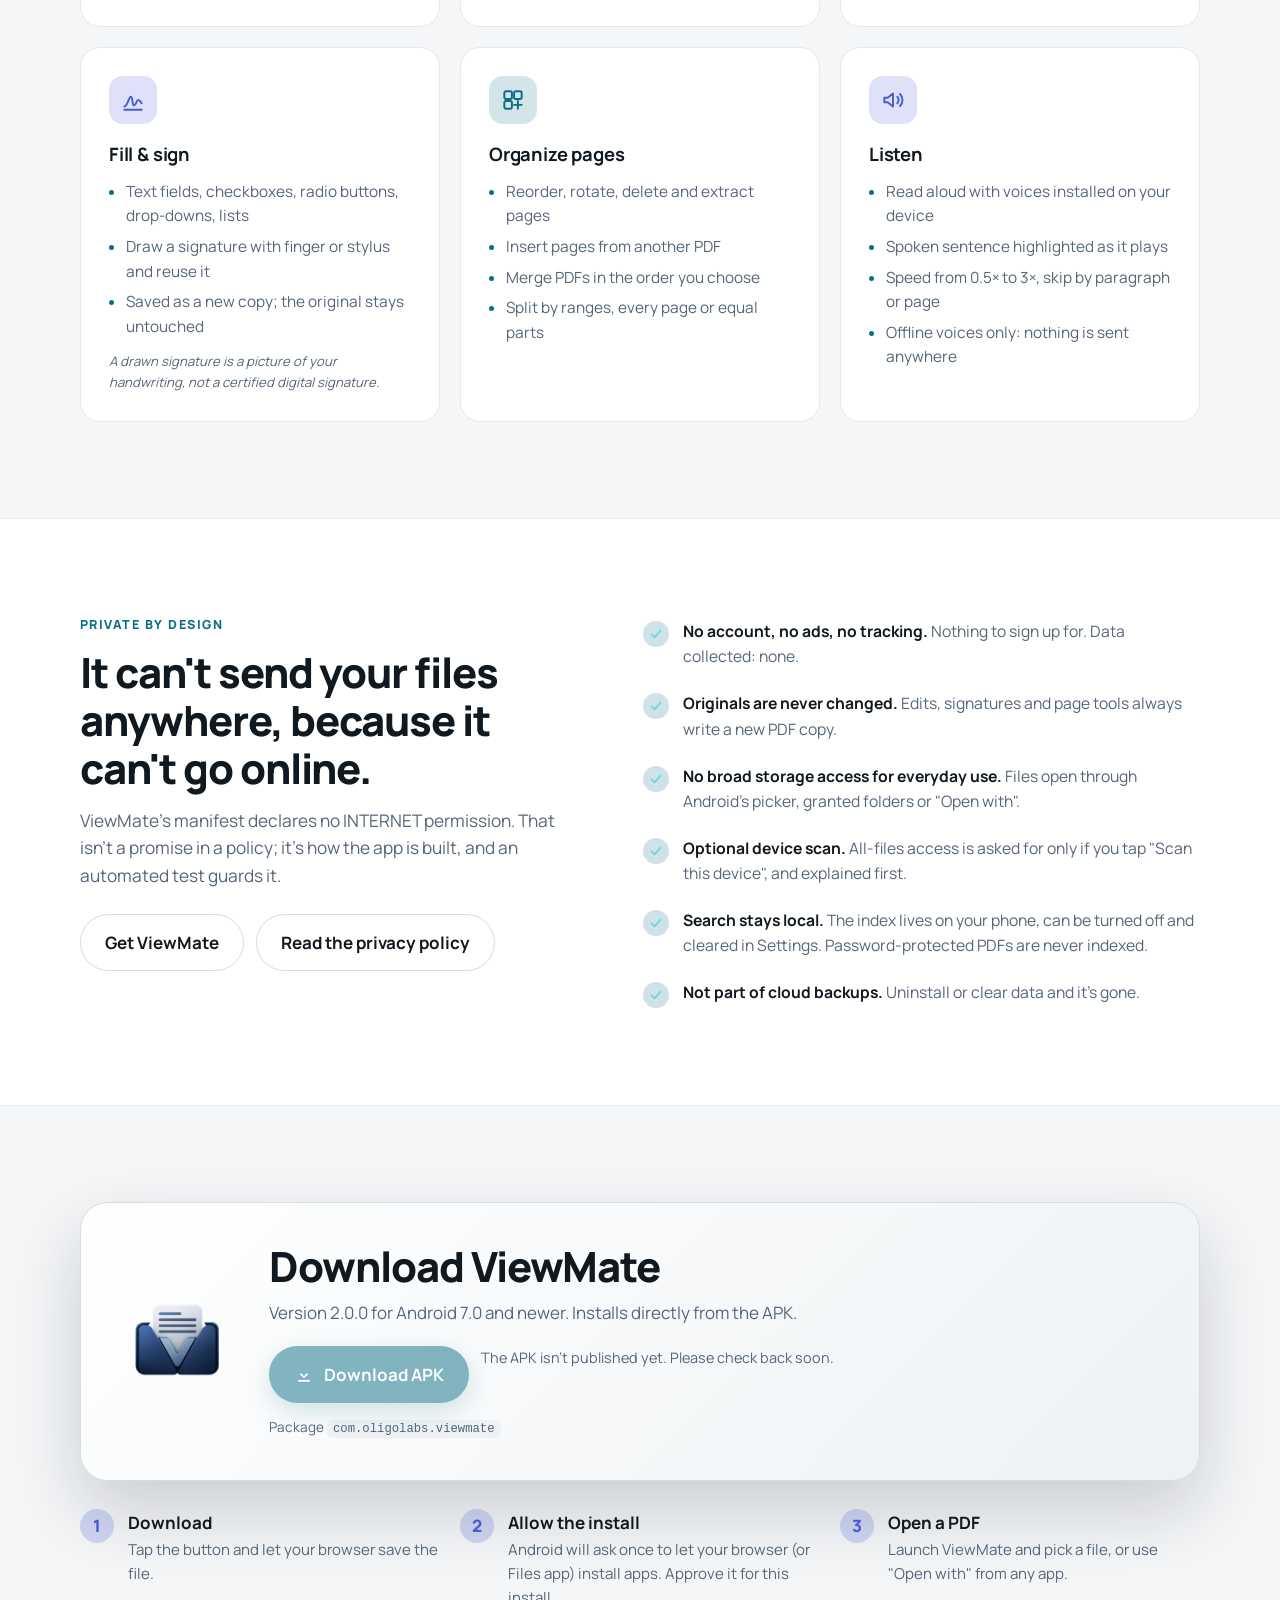
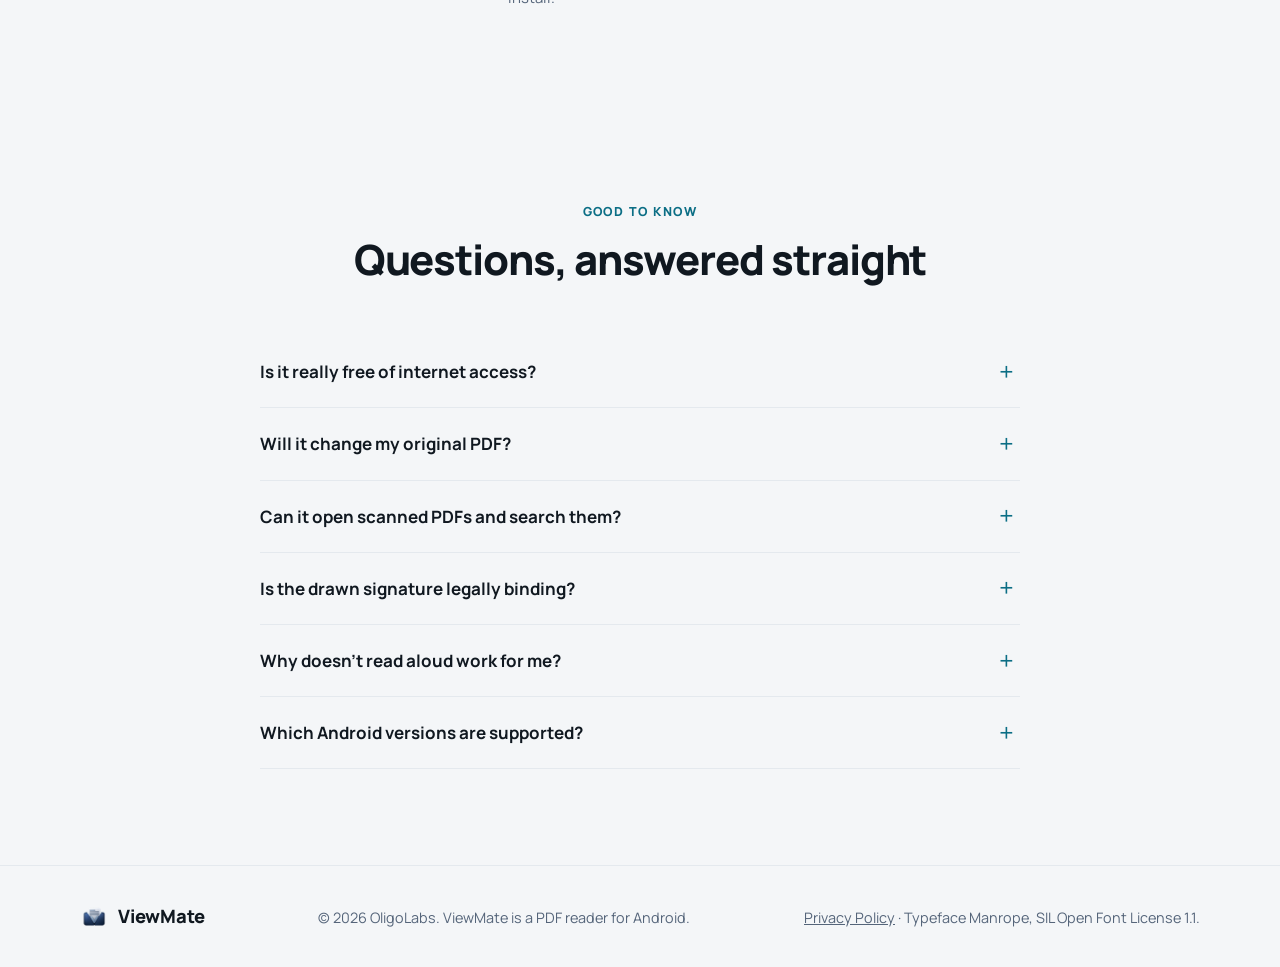
==== commit 0f0d5ba8: "Update viewport settings and enhance responsive design in HTML and CSS" ====
--- a/index.html
+++ b/index.html
@@ -2,7 +2,7 @@
 <html lang="en">
 <head>
   <meta charset="utf-8">
-  <meta name="viewport" content="width=device-width, initial-scale=1">
+  <meta name="viewport" content="width=device-width, initial-scale=1, viewport-fit=cover">
   <title>ViewMate: Offline PDF Reader for Android</title>
   <meta name="description" content="Read, search, mark up, fill and organize PDFs on Android. ViewMate has no account, no ads and no internet permission, so your documents never leave your phone.">
   <meta name="theme-color" content="#101820">
--- a/style.css
+++ b/style.css
@@ -41,22 +41,27 @@
 }
 
 * { box-sizing: border-box; }
-html { scroll-behavior: smooth; scroll-padding-top: 76px; }
+html { scroll-behavior: smooth; scroll-padding-top: 76px; -webkit-text-size-adjust: 100%; text-size-adjust: 100%; }
 body {
   margin: 0;
   background: var(--bg);
   color: var(--text);
   font-family: "Manrope", system-ui, -apple-system, "Segoe UI", Roboto, sans-serif;
-  font-size: 17px;
+  font-size: clamp(16px, .94rem + .2vw, 17px);
   line-height: 1.6;
+  overflow-wrap: break-word;
+  overflow-x: clip;
   -webkit-font-smoothing: antialiased;
 }
 img { max-width: 100%; display: block; }
 a { color: inherit; }
-code { font-family: ui-monospace, Consolas, monospace; font-size: .9em; background: var(--surface-hi); padding: 2px 6px; border-radius: 6px; }
-
-.wrap { width: min(1120px, 100% - 32px); margin-inline: auto; }
-.narrow { width: min(760px, 100% - 32px); }
+code { overflow-wrap: anywhere; font-family: ui-monospace, Consolas, monospace; font-size: .9em; background: var(--surface-hi); padding: 2px 6px; border-radius: 6px; }
+
+.wrap {
+  --gutter: max(clamp(16px, 4vw, 32px), env(safe-area-inset-left), env(safe-area-inset-right));
+  width: min(1120px, 100% - 2 * var(--gutter)); margin-inline: auto;
+}
+.narrow { width: min(760px, 100% - 2 * var(--gutter)); }
 
 /* Nav */
 .nav {
@@ -65,10 +70,10 @@
   backdrop-filter: blur(14px);
   border-bottom: 1px solid var(--outline-soft);
 }
-.nav-in { display: flex; align-items: center; justify-content: space-between; height: 64px; }
+.nav-in { display: flex; align-items: center; justify-content: space-between; gap: 12px; height: 64px; }
 .brand { display: inline-flex; align-items: center; gap: 10px; font-weight: 800; font-size: 1.15rem; text-decoration: none; letter-spacing: -.01em; }
 .brand img { border-radius: 8px; }
-.nav nav { display: flex; align-items: center; gap: 24px; }
+.nav nav { display: flex; align-items: center; gap: clamp(14px, 3vw, 24px); }
 .nav nav a { text-decoration: none; color: var(--muted); font-weight: 600; font-size: .95rem; }
 .nav nav a:hover { color: var(--text); }
 .nav nav a.btn { color: var(--btn-text); }
@@ -78,31 +83,31 @@
   display: inline-flex; align-items: center; gap: 10px;
   background: var(--btn-bg); color: var(--btn-text);
   font: inherit; font-weight: 700;
-  padding: 14px 24px; border-radius: 999px;
+  padding: 14px 24px; min-height: 48px; border-radius: 999px;
   text-decoration: none; border: 1.5px solid transparent;
   transition: transform .15s ease, box-shadow .15s ease;
   box-shadow: 0 8px 24px color-mix(in srgb, var(--btn-bg) 35%, transparent);
 }
-.btn:hover { transform: translateY(-2px); }
+@media (hover: hover) { .btn:hover { transform: translateY(-2px); } }
 .btn:focus-visible, summary:focus-visible, .nav a:focus-visible { outline: 3px solid var(--accent-2); outline-offset: 3px; }
-.btn-sm { padding: 8px 18px; font-size: .92rem; box-shadow: none; }
+.btn-sm { padding: 8px 18px; min-height: 44px; font-size: .92rem; box-shadow: none; }
 .btn-ghost { background: transparent; color: var(--text); border-color: var(--outline); box-shadow: none; }
 .btn-ghost:hover { border-color: var(--accent); }
 
 /* Hero */
-.hero { position: relative; overflow: hidden; padding: 72px 0 56px; }
+.hero { position: relative; overflow: hidden; padding: clamp(32px, 7vw, 72px) 0 clamp(36px, 5vw, 56px); }
 .hero::before {
   content: ""; position: absolute; inset: -20% -10% auto auto; width: 70%; height: 90%;
   background: radial-gradient(closest-side, color-mix(in srgb, var(--accent-2) 22%, transparent), transparent);
   pointer-events: none;
 }
-.hero-in { position: relative; display: grid; grid-template-columns: 1.1fr .9fr; gap: 48px; align-items: center; }
+.hero-in { position: relative; display: grid; grid-template-columns: 1.1fr .9fr; gap: clamp(28px, 5vw, 48px); align-items: center; }
 .eyebrow { margin: 0 0 14px; color: var(--accent); font-weight: 800; letter-spacing: .12em; text-transform: uppercase; font-size: .78rem; }
-h1 { font-size: clamp(2.5rem, 5.6vw, 4.2rem); line-height: 1.05; letter-spacing: -.035em; margin: 0 0 20px; font-weight: 800; }
+h1 { font-size: clamp(2.1rem, 8.5vw, 4.2rem); line-height: 1.05; letter-spacing: -.035em; margin: 0 0 20px; font-weight: 800; }
 .grad { background: linear-gradient(100deg, var(--accent), var(--accent-2)); -webkit-background-clip: text; background-clip: text; color: transparent; }
 h2 { font-size: clamp(1.8rem, 3.4vw, 2.6rem); line-height: 1.15; letter-spacing: -.025em; margin: 0 0 14px; font-weight: 800; }
 h3 { margin: 16px 0 10px; font-size: 1.15rem; letter-spacing: -.01em; }
-.lede { font-size: 1.2rem; color: var(--muted); max-width: 34em; margin: 0 0 28px; }
+.lede { font-size: clamp(1.05rem, 1rem + .4vw, 1.2rem); color: var(--muted); max-width: 34em; margin: 0 0 28px; }
 .cta { display: flex; flex-wrap: wrap; gap: 12px; }
 .chips { list-style: none; padding: 0; margin: 28px 0 14px; display: flex; flex-wrap: wrap; gap: 8px; }
 .chips li { font-size: .85rem; font-weight: 600; padding: 6px 14px; border-radius: 999px; background: var(--surface); border: 1px solid var(--outline-soft); color: var(--muted); }
@@ -160,19 +165,19 @@
 
 /* Strip */
 .strip { border-block: 1px solid var(--outline-soft); background: var(--surface); }
-.strip-in { display: grid; grid-template-columns: repeat(4, 1fr); gap: 16px; padding: 28px 0; text-align: center; }
-.strip strong { display: block; font-size: 1.9rem; letter-spacing: -.02em; color: var(--accent); line-height: 1.2; }
+.strip-in { display: grid; grid-template-columns: repeat(4, 1fr); gap: 20px 16px; padding: 28px 0; text-align: center; }
+.strip strong { display: block; font-size: clamp(1.5rem, 4vw, 1.9rem); letter-spacing: -.02em; color: var(--accent); line-height: 1.2; }
 .strip span { color: var(--muted); font-size: .9rem; font-weight: 600; }
 
 /* Sections */
-.section { padding: 96px 0; }
-.head { text-align: center; max-width: 640px; margin: 0 auto 52px; }
+.section { padding: clamp(56px, 9vw, 96px) 0; }
+.head { text-align: center; max-width: 640px; margin: 0 auto clamp(32px, 5vw, 52px); }
 .sub { color: var(--muted); font-size: 1.08rem; margin: 0 0 24px; }
 .head .sub { margin: 0; }
 
 .grid { display: grid; grid-template-columns: repeat(3, 1fr); gap: 20px; }
-.card { background: var(--surface); border: 1px solid var(--outline-soft); border-radius: var(--radius); padding: 28px; transition: border-color .2s, transform .2s; }
-.card:hover { border-color: var(--accent); transform: translateY(-3px); }
+.card { background: var(--surface); border: 1px solid var(--outline-soft); border-radius: var(--radius); padding: clamp(20px, 3vw, 28px); transition: border-color .2s, transform .2s; }
+@media (hover: hover) { .card:hover { border-color: var(--accent); transform: translateY(-3px); } }
 .card ul { margin: 0; padding-left: 1.1em; color: var(--muted); font-size: .96rem; }
 .card li { margin-bottom: 6px; }
 .card li::marker { color: var(--accent); }
@@ -184,7 +189,7 @@
 
 /* Privacy */
 .privacy { background: var(--surface); border-block: 1px solid var(--outline-soft); }
-.privacy-in { display: grid; grid-template-columns: 1fr 1.1fr; gap: 56px; align-items: start; }
+.privacy-in { display: grid; grid-template-columns: 1fr 1.1fr; gap: clamp(32px, 5vw, 56px); align-items: start; }
 .checks { list-style: none; margin: 0; padding: 0; display: grid; gap: 14px; }
 .checks li { position: relative; padding: 4px 0 4px 40px; color: var(--muted); font-size: .98rem; }
 .checks li b { color: var(--text); }
@@ -195,7 +200,7 @@
 }
 
 /* Privacy policy page */
-.policy { padding-top: 64px; }
+.policy { padding-top: clamp(36px, 6vw, 64px); }
 .policy-head { margin-bottom: 28px; }
 .policy h1 { font-size: clamp(2rem, 4.4vw, 3rem); margin-bottom: 12px; }
 .policy h2 { font-size: 1.45rem; margin: 44px 0 12px; scroll-margin-top: 80px; }
@@ -206,7 +211,7 @@
 .policy li { margin-bottom: 6px; }
 .policy a { color: var(--accent); }
 .policy .plain { list-style: none; padding-left: 0; }
-.summary { background: var(--surface); border: 1px solid var(--outline-soft); border-radius: var(--radius); padding: 24px 28px; margin: 32px 0; }
+.summary { background: var(--surface); border: 1px solid var(--outline-soft); border-radius: var(--radius); padding: clamp(18px, 3vw, 24px) clamp(18px, 3vw, 28px); margin: 32px 0; }
 .summary h2 { margin: 0 0 14px; font-size: 1.2rem; }
 .toc { margin: 0 0 8px; }
 .toc ol { columns: 2; column-gap: 32px; margin: 0; }
@@ -219,12 +224,12 @@
 
 /* Download */
 .dl {
-  display: flex; align-items: center; gap: 36px;
+  display: flex; align-items: center; gap: clamp(20px, 4vw, 36px);
   background: linear-gradient(135deg, var(--surface), var(--surface-hi));
-  border: 1px solid var(--outline); border-radius: 28px; padding: 40px;
+  border: 1px solid var(--outline); border-radius: clamp(20px, 3vw, 28px); padding: clamp(24px, 4vw, 40px);
   box-shadow: var(--shadow);
 }
-.dl-icon { border-radius: 26px; flex: none; }
+.dl-icon { border-radius: 26px; flex: none; width: clamp(80px, 14vw, 112px); height: auto; }
 .dl h2 { margin-bottom: 8px; }
 .dl p { margin: 0 0 20px; color: var(--muted); }
 .dl .fine { margin: 14px 0 0; }
@@ -237,35 +242,59 @@
 
 /* FAQ */
 details { border-bottom: 1px solid var(--outline-soft); padding: 4px 0; }
-summary { cursor: pointer; list-style: none; padding: 18px 40px 18px 0; font-weight: 700; position: relative; }
+summary { cursor: pointer; list-style: none; padding: 18px 40px 18px 0; min-height: 48px; font-weight: 700; position: relative; }
 summary::-webkit-details-marker { display: none; }
 summary::after { content: "+"; position: absolute; right: 6px; top: 50%; translate: 0 -50%; font-size: 1.6rem; font-weight: 400; color: var(--accent); transition: rotate .2s; }
 details[open] summary::after { rotate: 45deg; }
 details p { margin: 0 0 18px; color: var(--muted); }
 
 /* Footer */
-.foot { border-top: 1px solid var(--outline-soft); padding: 36px 0; }
+.foot { border-top: 1px solid var(--outline-soft); padding: 36px 0 calc(36px + env(safe-area-inset-bottom)); }
 .foot-in { display: flex; flex-wrap: wrap; align-items: center; justify-content: space-between; gap: 12px 28px; }
 .foot p { margin: 0; color: var(--muted); font-size: .9rem; }
 
 /* Responsive */
+@media (max-width: 1024px) {
+  .grid { grid-template-columns: repeat(2, 1fr); }
+}
 @media (max-width: 920px) {
   .hero-in, .privacy-in { grid-template-columns: 1fr; }
-  .hero { padding-top: 40px; }
+  .hero-copy { text-align: center; }
+  .hero-copy .lede { margin-inline: auto; }
+  .cta, .chips { justify-content: center; }
   .stage { order: -1; margin-bottom: 8px; }
   .phone { width: min(250px, 62vw); }
   .f1 { left: 2%; } .f2 { right: 2%; }
-  .grid { grid-template-columns: repeat(2, 1fr); }
   .steps { grid-template-columns: 1fr; }
+  .privacy-in .cta { justify-content: flex-start; }
+}
+@media (max-width: 760px) {
+  .strip-in { grid-template-columns: repeat(2, 1fr); }
+  .dl { flex-direction: column; align-items: flex-start; }
+  .dl .btn { width: 100%; justify-content: center; }
+  .dl-copy { width: 100%; }
 }
 @media (max-width: 620px) {
-  body { font-size: 16px; }
   .nav nav a:not(.btn) { display: none; }
+  .nav-in { height: 58px; }
+  html { scroll-padding-top: 66px; }
   .grid { grid-template-columns: 1fr; }
-  .strip-in { grid-template-columns: repeat(2, 1fr); }
-  .section { padding: 64px 0; }
-  .dl { flex-direction: column; align-items: flex-start; padding: 28px; gap: 20px; }
   .cta .btn { flex: 1 1 auto; justify-content: center; }
+  .privacy-in .cta { justify-content: stretch; }
+  .head { text-align: left; }
+  .foot-in { flex-direction: column; align-items: flex-start; }
+}
+@media (max-width: 400px) {
+  .phone { width: min(220px, 64vw); border-radius: 32px; padding: 8px; }
+  .screen { border-radius: 25px; }
+  .float { font-size: .74rem; padding: 7px 10px; }
+  .f1 { left: 0; top: 16%; } .f2 { right: 0; bottom: 14%; }
+  .chips li { font-size: .8rem; padding: 5px 12px; }
+  .steps li > span { width: 30px; height: 30px; }
+}
+@media (max-height: 480px) and (orientation: landscape) {
+  .nav { position: static; }
+  .hero { padding-top: 24px; }
 }
 @media (prefers-reduced-motion: reduce) {
   html { scroll-behavior: auto; }
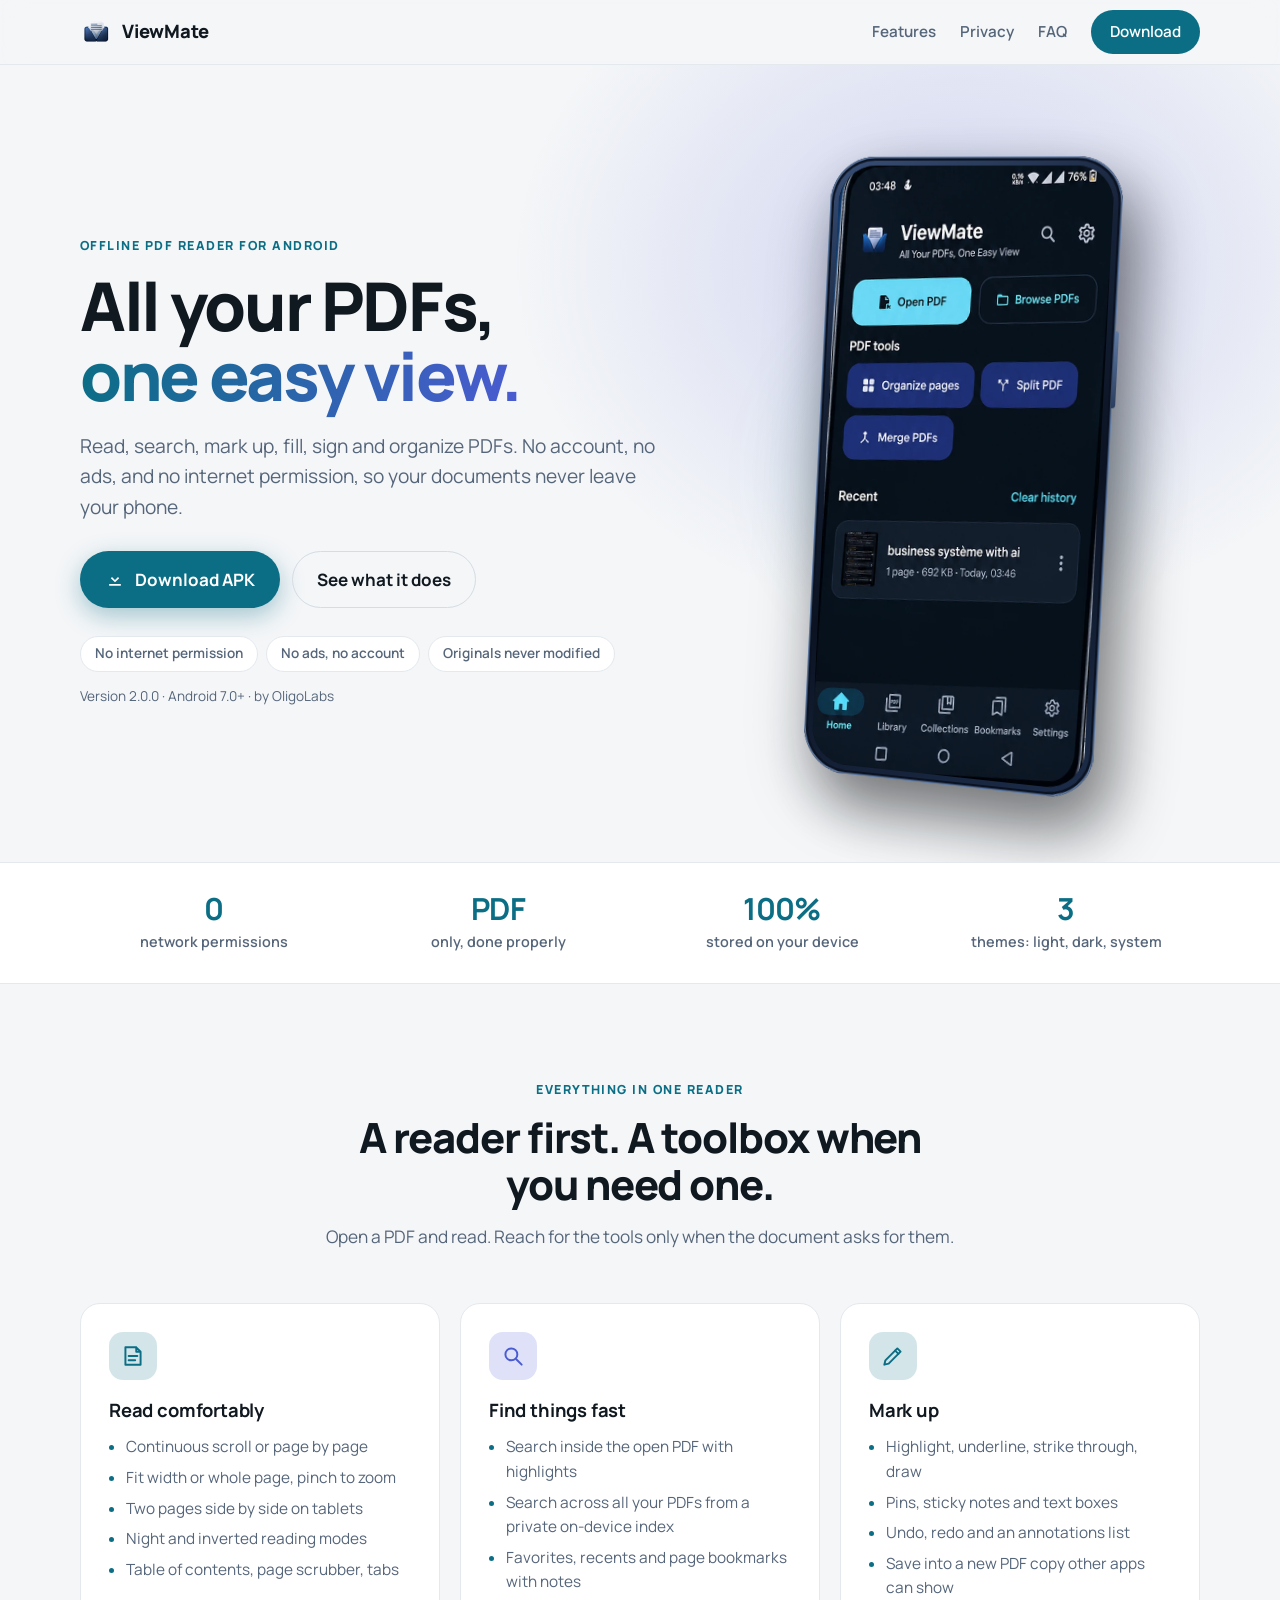
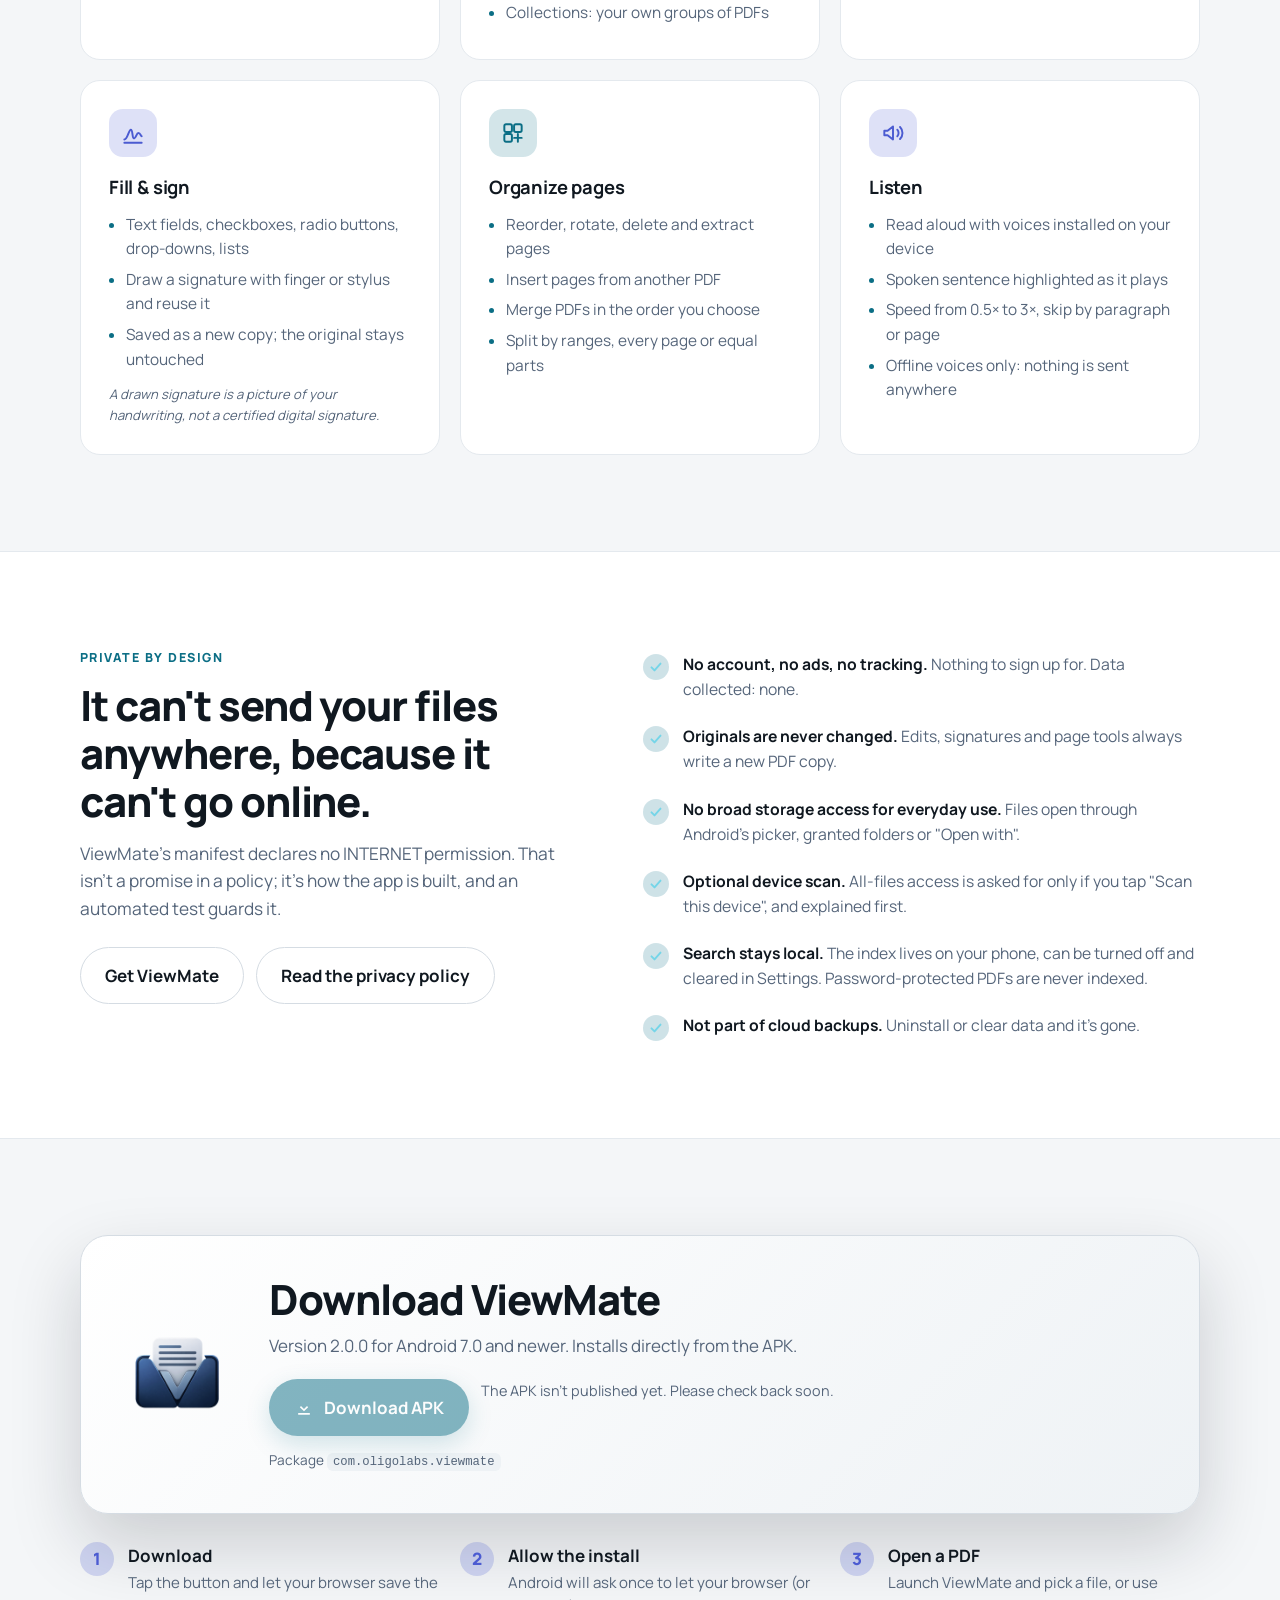
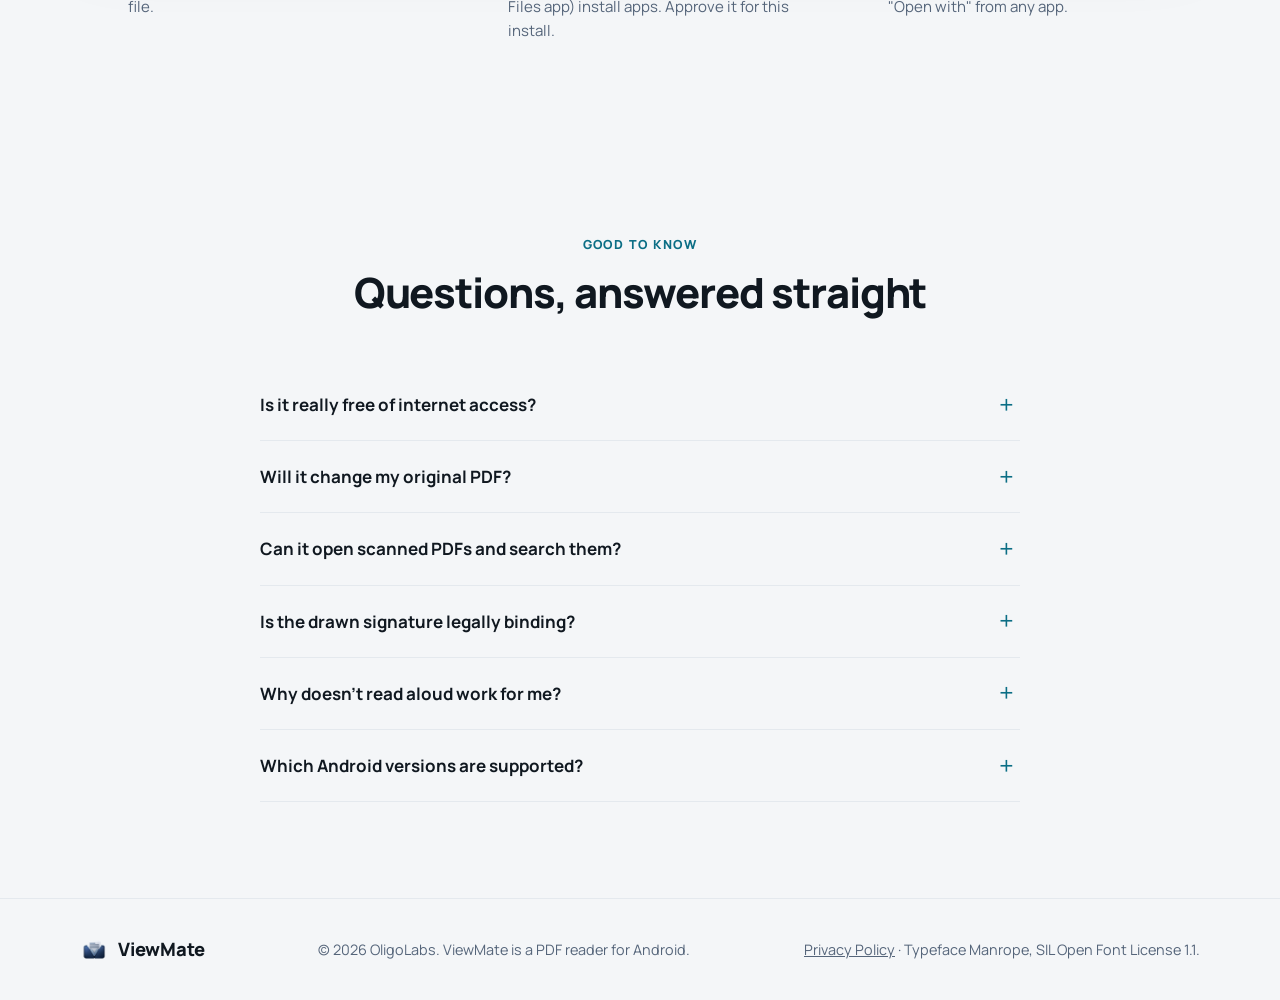
==== commit bddbb0f3: "Refactor code structure for improved readability and maintainability" ====
--- a/index.html
+++ b/index.html
@@ -55,42 +55,16 @@
       <p class="fine">Version 2.0.0 &middot; Android 7.0+ &middot; by OligoLabs</p>
     </div>
 
-    <!-- Phone mockup (illustrative, drawn in CSS) -->
-    <div class="stage" aria-hidden="true">
-      <div class="glow"></div>
+    <!-- App screens inside a phone frame, crossfading -->
+    <div class="stage">
+      <div class="glow" aria-hidden="true"></div>
       <div class="phone">
-        <div class="screen">
-          <div class="appbar">
-            <span class="ab-back"></span>
-            <span class="ab-title">Lease agreement.pdf</span>
-            <span class="ab-icons"><i></i><i></i><i></i></span>
-          </div>
-          <div class="reader">
-            <div class="page">
-              <div class="ln w60 bold"></div>
-              <div class="ln w100"></div>
-              <div class="ln w92"></div>
-              <div class="ln w100 hl"></div>
-              <div class="ln w78 hl"></div>
-              <div class="ln w100"></div>
-              <div class="ln w86 ul"></div>
-              <div class="ln w100"></div>
-              <div class="ln w64"></div>
-              <div class="sticky"><b>Note</b>Ask about the deposit</div>
-              <div class="sig">
-                <svg viewBox="0 0 120 40"><path d="M4 28c10-22 14-24 16-12s-6 20 4 12 8-18 14-8 2 14 10 4 10-12 14-4 8 6 16-2 14-6 18 0" fill="none" stroke="#2d3a8c" stroke-width="2.2" stroke-linecap="round" stroke-linejoin="round"/></svg>
-              </div>
-            </div>
-          </div>
-          <div class="scrub"><span></span><em>3 / 12</em></div>
-          <div class="toolbar">
-            <span class="t on"></span><span class="t"></span><span class="t"></span><span class="t"></span><span class="t"></span>
-          </div>
+        <div class="shots">
+          <img src="assets/screens/screen-1.webp" width="540" height="1170" alt="ViewMate home screen with Open PDF, Browse PDFs, PDF tools and recent files">
+          <img src="assets/screens/screen-2.webp" width="540" height="1170" alt="Display options: Normal, Night and Invert page appearance, scroll or swipe layout, fit width or whole page" loading="lazy">
+          <img src="assets/screens/screen-3.webp" width="540" height="1170" alt="Settings screen with System, Light and Dark theme, last-read page, page fit and layout" loading="lazy">
         </div>
       </div>
-
-      <div class="float f1"><span class="dot c"></span>Search all PDFs</div>
-      <div class="float f2"><span class="dot p"></span>Saved as a new copy</div>
     </div>
   </div>
 </section>
--- a/style.css
+++ b/style.css
@@ -113,55 +113,30 @@
 .chips li { font-size: .85rem; font-weight: 600; padding: 6px 14px; border-radius: 999px; background: var(--surface); border: 1px solid var(--outline-soft); color: var(--muted); }
 .fine { font-size: .85rem; color: var(--muted); margin: 0; }
 
-/* Phone mockup */
+/* Phone with app screens */
 .stage { position: relative; display: grid; place-items: center; padding: 20px 0; }
 .glow { position: absolute; width: 80%; aspect-ratio: 1; border-radius: 50%; background: radial-gradient(closest-side, color-mix(in srgb, var(--accent) 35%, transparent), transparent); filter: blur(30px); }
 .phone {
-  position: relative; width: min(290px, 70vw); aspect-ratio: 9 / 18.5;
-  background: #0a0f14; border-radius: 38px; padding: 9px;
-  box-shadow: var(--shadow), inset 0 0 0 2px #2b3946;
-  transform: rotate(3deg);
-}
-.screen { position: relative; height: 100%; border-radius: 30px; overflow: hidden; background: #dde3e8; display: flex; flex-direction: column; }
-.screen::before { content: ""; position: absolute; top: 9px; left: 50%; translate: -50% 0; width: 22px; height: 22px; border-radius: 50%; background: #0a0f14; z-index: 3; }
-.appbar { background: #101820; color: #f4f7fa; padding: 40px 14px 12px; display: flex; align-items: center; gap: 10px; font-size: .72rem; font-weight: 700; }
-.ab-back { width: 10px; height: 10px; border-left: 2px solid #a5b2bf; border-bottom: 2px solid #a5b2bf; rotate: 45deg; margin-left: 4px; }
-.ab-title { flex: 1; white-space: nowrap; overflow: hidden; text-overflow: ellipsis; }
-.ab-icons { display: flex; gap: 6px; }
-.ab-icons i { width: 13px; height: 13px; border-radius: 4px; background: #75d5e8; opacity: .85; }
-.ab-icons i:nth-child(2) { background: #8b9dff; }
-.ab-icons i:nth-child(3) { background: #a5b2bf; }
-.reader { flex: 1; padding: 14px 14px 0; position: relative; }
-.page { background: #fff; height: 100%; border-radius: 6px 6px 0 0; padding: 18px 16px; box-shadow: 0 4px 14px rgba(0,0,0,.18); position: relative; }
-.ln { height: 6px; border-radius: 3px; background: #c9d1d9; margin-bottom: 11px; }
-.ln.bold { height: 9px; background: #5b6b7c; margin-bottom: 16px; }
-.ln.hl { background: #c9d1d9; box-shadow: 0 0 0 4px #fff3a0; background-clip: padding-box; position: relative; z-index: 0; }
-.ln.ul { border-bottom: 2px solid #4b5bd1; height: 8px; background: #c9d1d9; background-clip: content-box; }
-.w100 { width: 100%; } .w92 { width: 92%; } .w86 { width: 86%; } .w78 { width: 78%; } .w64 { width: 64%; } .w60 { width: 60%; }
-.sticky { position: absolute; right: -6px; top: 118px; width: 92px; background: #ffe48a; color: #4a3b00; font-size: .58rem; font-weight: 700; line-height: 1.3; padding: 7px 8px; border-radius: 4px; box-shadow: 0 6px 12px rgba(0,0,0,.2); rotate: 4deg; }
-.sticky b { display: block; font-size: .52rem; text-transform: uppercase; letter-spacing: .08em; opacity: .7; }
-.sig { position: absolute; left: 14px; bottom: 26px; width: 110px; border-top: 1px solid #c9d1d9; padding-top: 2px; }
-.scrub { position: absolute; right: 8px; bottom: 56px; display: flex; align-items: center; gap: 6px; }
-.scrub span { width: 4px; height: 70px; border-radius: 2px; background: rgba(16,24,32,.25); }
-.scrub em { font-style: normal; font-size: .55rem; font-weight: 800; background: #101820; color: #f4f7fa; padding: 3px 7px; border-radius: 99px; }
-.toolbar { background: #19242e; display: flex; justify-content: space-around; align-items: center; padding: 12px 10px 16px; }
-.toolbar .t { width: 20px; height: 20px; border-radius: 7px; background: #34424f; }
-.toolbar .t.on { background: #75d5e8; }
-
-.float {
-  position: absolute; display: flex; align-items: center; gap: 8px;
-  background: var(--surface); border: 1px solid var(--outline); color: var(--text);
-  padding: 9px 14px; border-radius: 14px; font-size: .82rem; font-weight: 700;
-  box-shadow: var(--shadow);
-}
-.float .dot { width: 9px; height: 9px; border-radius: 50%; }
-.dot.c { background: var(--accent); } .dot.p { background: var(--accent-2); }
-.f1 { left: -4%; top: 22%; } .f2 { right: -2%; bottom: 20%; }
+  position: relative; width: min(300px, 70vw); padding: 9px; border-radius: 46px;
+  background: linear-gradient(150deg, #3a5078 0%, #162238 28%, #0b1322 60%, #1d2d4a 100%);
+  box-shadow: var(--shadow), inset 0 0 0 1.5px #5f7aa3, inset 0 0 0 4px #0b1322, 18px 30px 60px rgba(0, 0, 0, .45);
+  transform: perspective(1400px) rotateY(-14deg) rotateZ(3deg);
+}
+.phone::after { content: ""; position: absolute; right: -3px; top: 27%; width: 4px; height: 12%; border-radius: 0 3px 3px 0; background: linear-gradient(#5f7aa3, #2a3d5e); }
+.shots { position: relative; aspect-ratio: 540 / 1170; border-radius: 38px; overflow: hidden; background: #0a0f14; }
+.shots img { position: absolute; inset: 0; width: 100%; height: 100%; object-fit: cover; opacity: 0; }
+.shots img:first-child { opacity: 1; }
 @media (prefers-reduced-motion: no-preference) {
-  .f1 { animation: bob 6s ease-in-out infinite; }
-  .f2 { animation: bob 7s ease-in-out -2s infinite; }
-}
-@keyframes bob { 50% { transform: translateY(-8px); } }
+  .shots img { animation: shot 15s infinite; }
+  .shots img:first-child { animation-delay: -.6s; }
+  .shots img:nth-child(2) { animation-delay: 5s; }
+  .shots img:nth-child(3) { animation-delay: 10s; }
+}
+@keyframes shot {
+  0% { opacity: 0; }
+  4%, 31% { opacity: 1; }
+  36%, 100% { opacity: 0; }
+}
 
 /* Strip */
 .strip { border-block: 1px solid var(--outline-soft); background: var(--surface); }
@@ -263,8 +238,7 @@
   .hero-copy .lede { margin-inline: auto; }
   .cta, .chips { justify-content: center; }
   .stage { order: -1; margin-bottom: 8px; }
-  .phone { width: min(250px, 62vw); }
-  .f1 { left: 2%; } .f2 { right: 2%; }
+  .phone { width: min(260px, 64vw); }
   .steps { grid-template-columns: 1fr; }
   .privacy-in .cta { justify-content: flex-start; }
 }
@@ -285,10 +259,8 @@
   .foot-in { flex-direction: column; align-items: flex-start; }
 }
 @media (max-width: 400px) {
-  .phone { width: min(220px, 64vw); border-radius: 32px; padding: 8px; }
-  .screen { border-radius: 25px; }
-  .float { font-size: .74rem; padding: 7px 10px; }
-  .f1 { left: 0; top: 16%; } .f2 { right: 0; bottom: 14%; }
+  .phone { width: min(230px, 64vw); border-radius: 38px; padding: 8px; }
+  .shots { border-radius: 31px; }
   .chips li { font-size: .8rem; padding: 5px 12px; }
   .steps li > span { width: 30px; height: 30px; }
 }
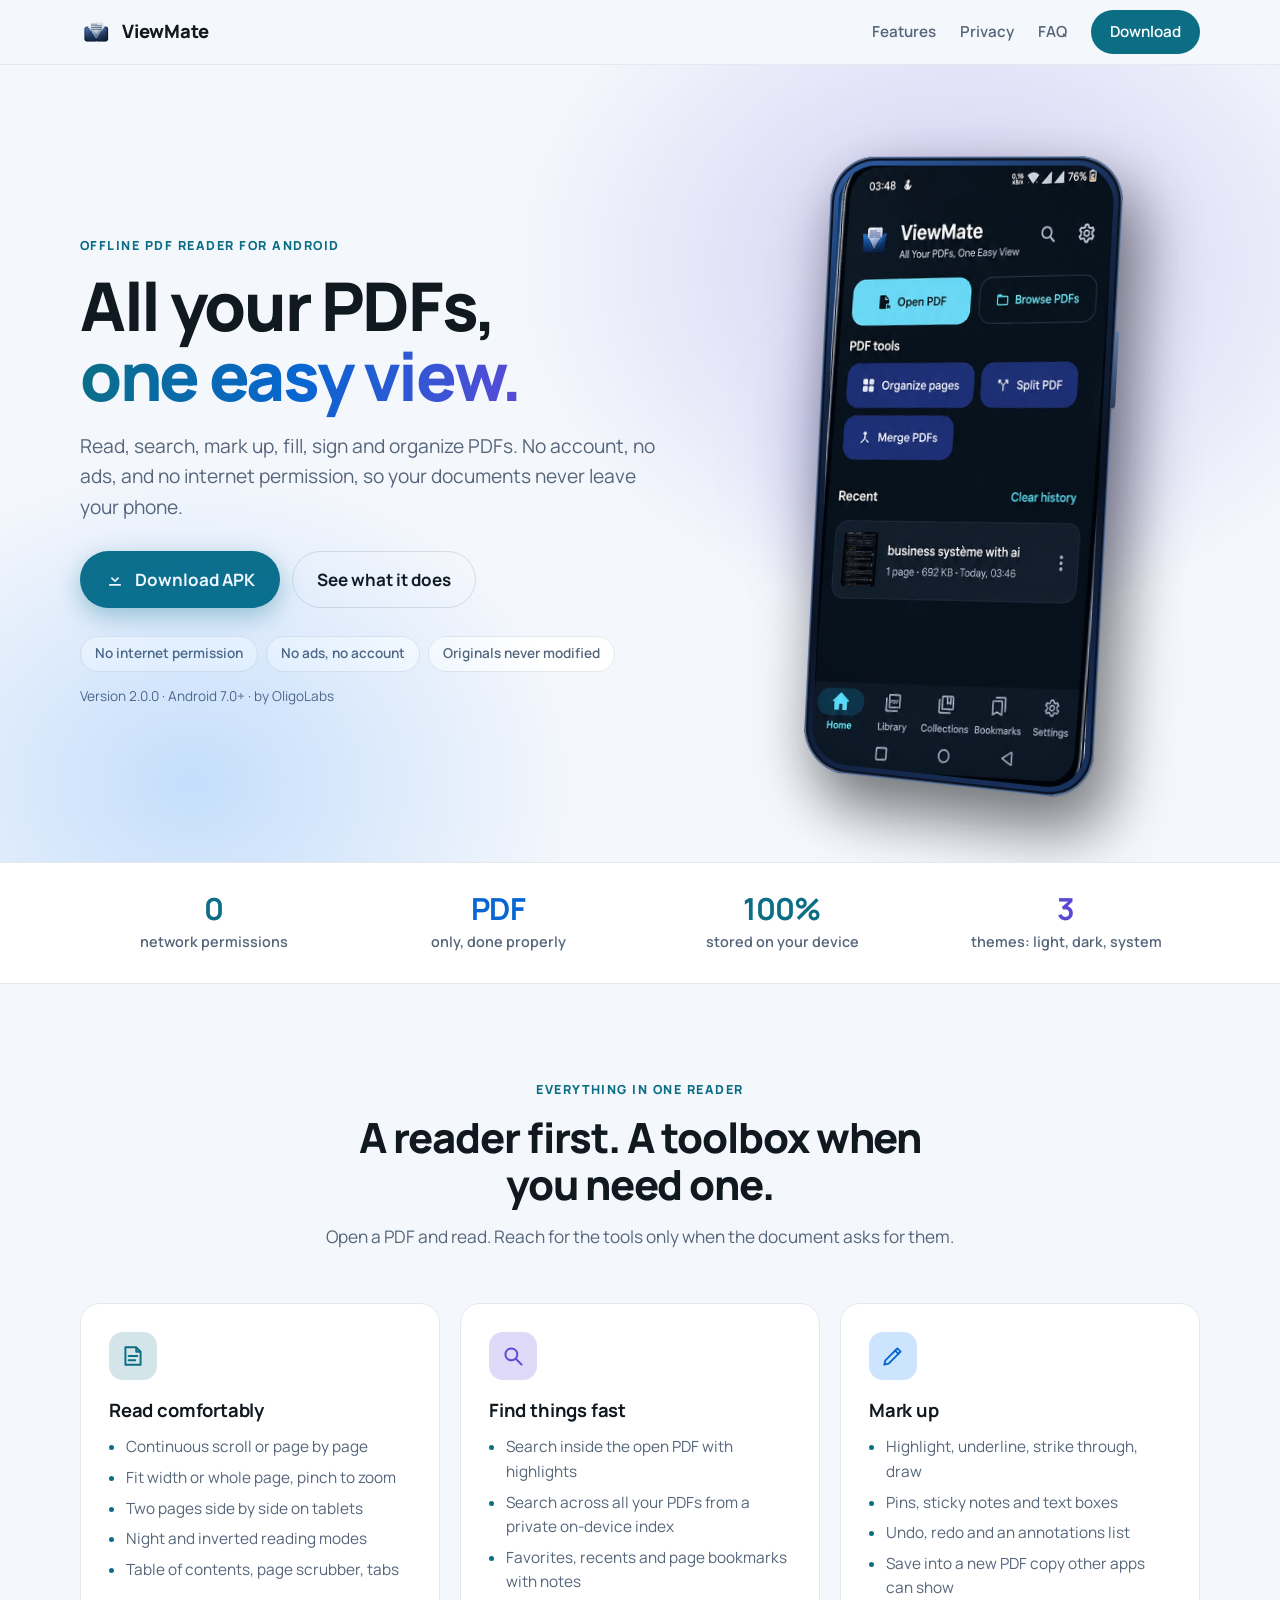
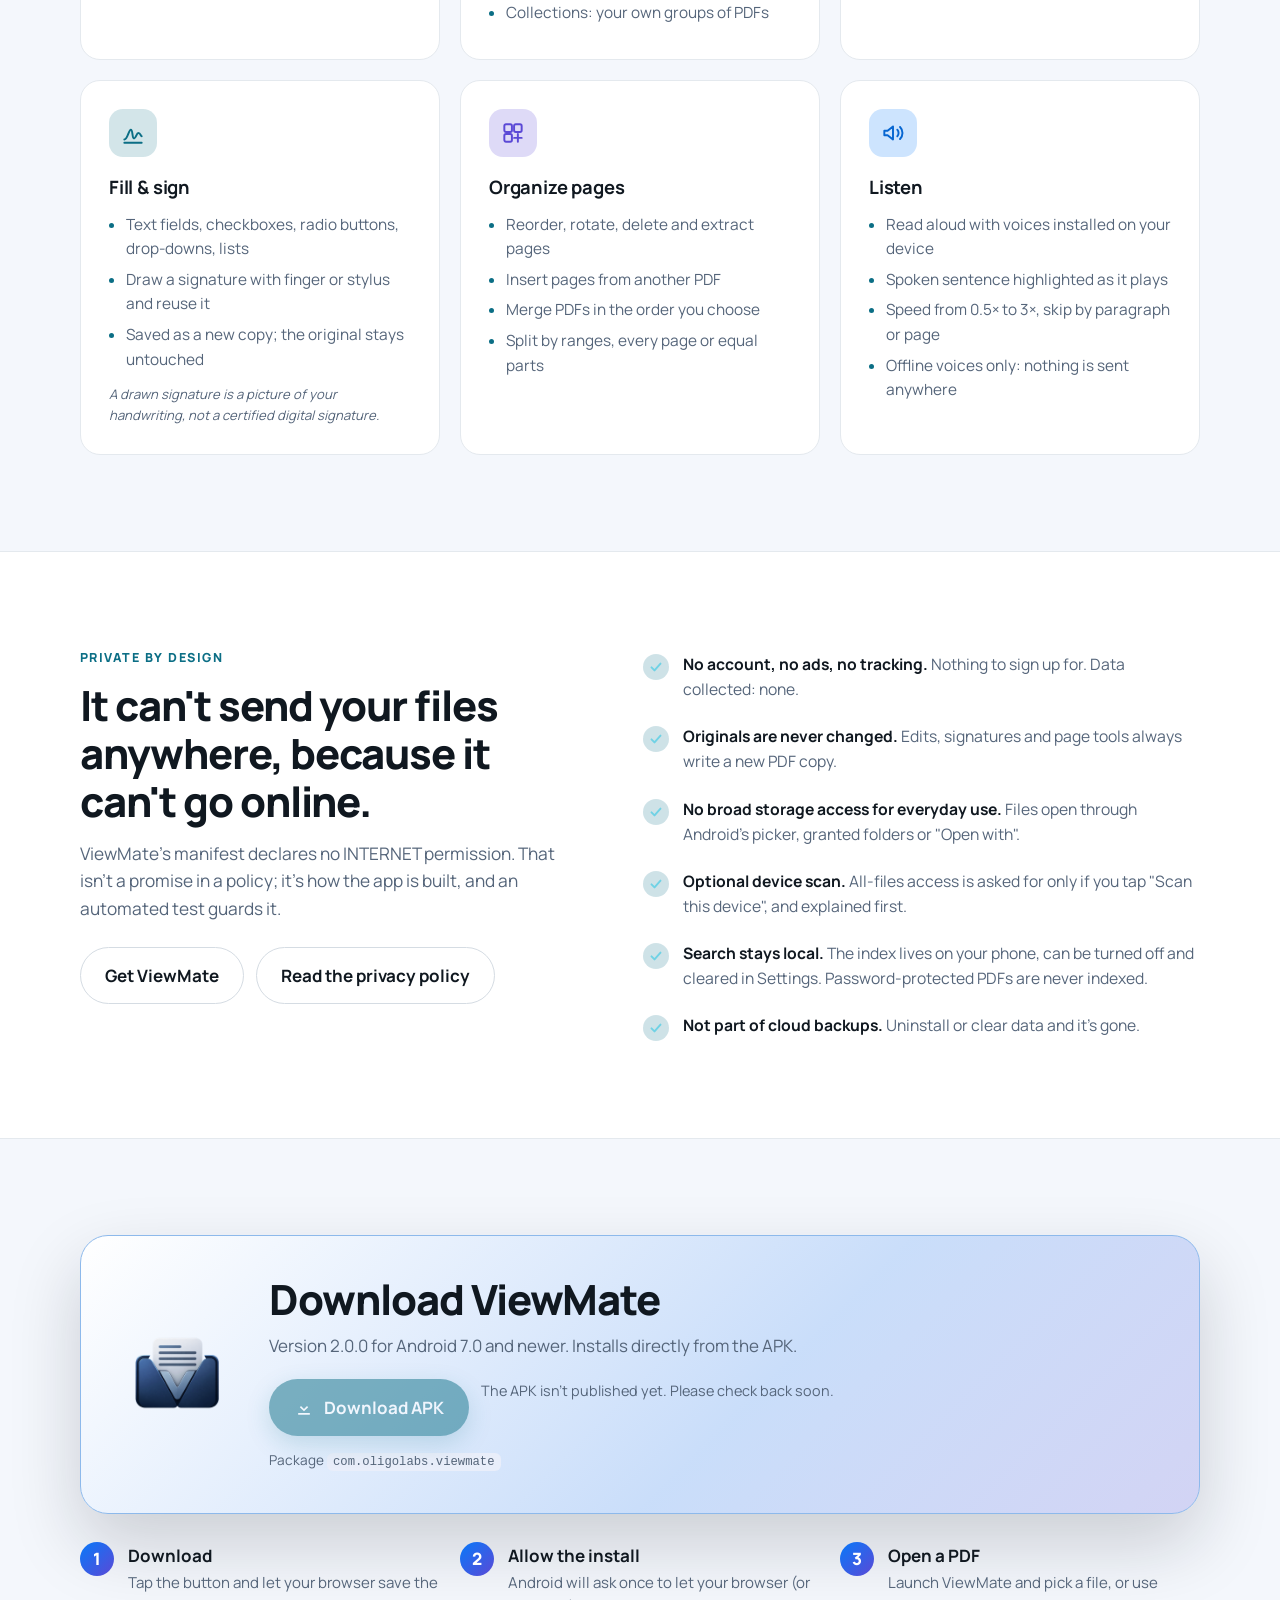
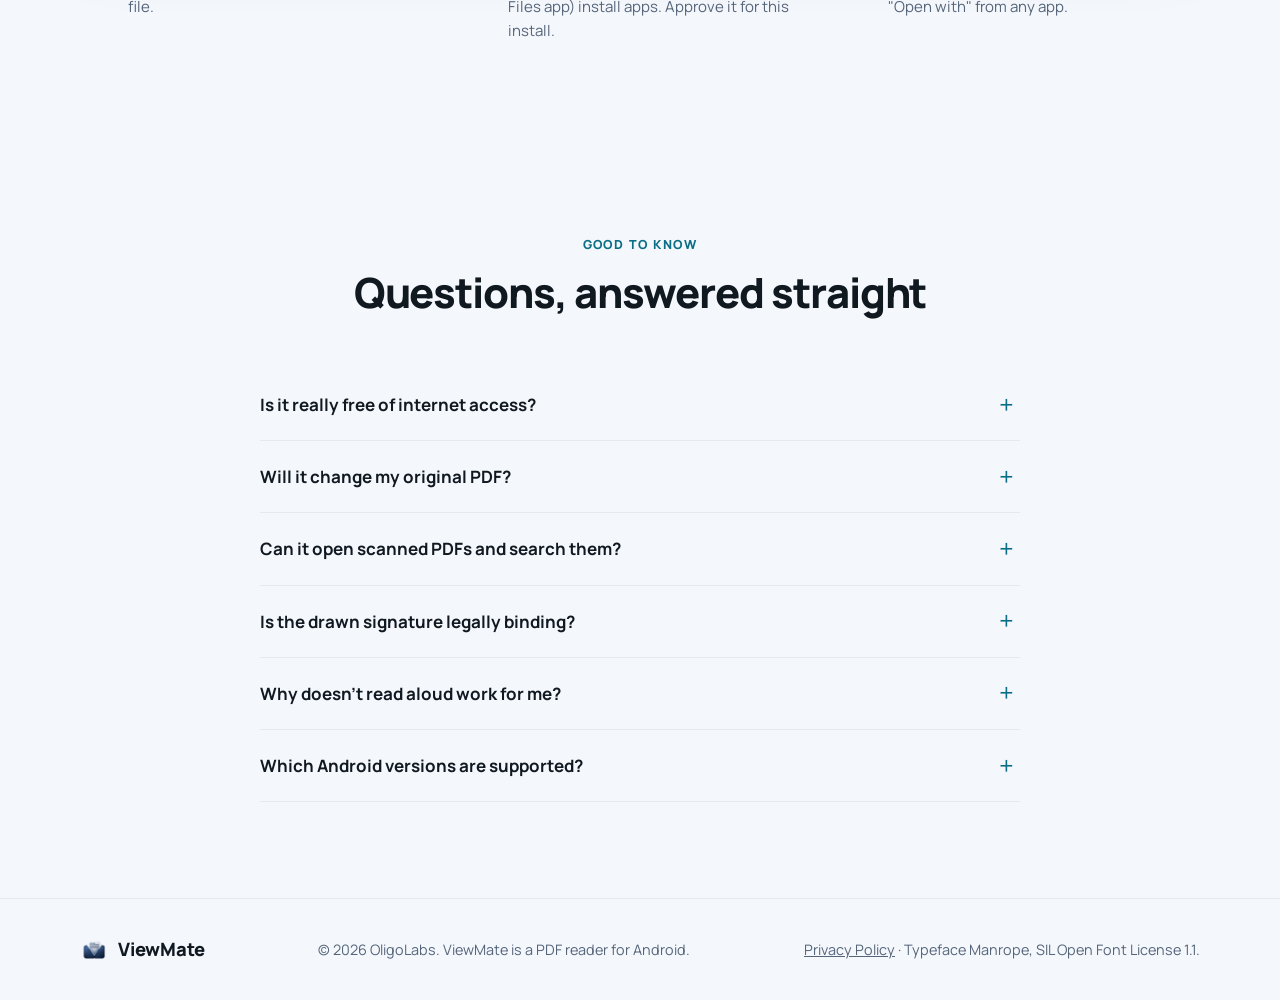
==== commit 63c3023a: "Update icon classes and enhance color variables for improved UI consistency" ====
--- a/index.html
+++ b/index.html
@@ -113,7 +113,7 @@
       </article>
 
       <article class="card">
-        <div class="ico a"><svg viewBox="0 0 24 24"><path d="M4 20l1-4L16 5l3 3L8 19z"/><path d="M14 7l3 3"/></svg></div>
+        <div class="ico c"><svg viewBox="0 0 24 24"><path d="M4 20l1-4L16 5l3 3L8 19z"/><path d="M14 7l3 3"/></svg></div>
         <h3>Mark up</h3>
         <ul>
           <li>Highlight, underline, strike through, draw</li>
@@ -124,7 +124,7 @@
       </article>
 
       <article class="card">
-        <div class="ico b"><svg viewBox="0 0 24 24"><path d="M4 18c3 0 4-9 6-9s1 8 3 8 2-5 4-5 2 3 3 3"/><path d="M4 21h16"/></svg></div>
+        <div class="ico a"><svg viewBox="0 0 24 24"><path d="M4 18c3 0 4-9 6-9s1 8 3 8 2-5 4-5 2 3 3 3"/><path d="M4 21h16"/></svg></div>
         <h3>Fill &amp; sign</h3>
         <ul>
           <li>Text fields, checkboxes, radio buttons, drop-downs, lists</li>
@@ -135,7 +135,7 @@
       </article>
 
       <article class="card">
-        <div class="ico a"><svg viewBox="0 0 24 24"><rect x="4" y="4" width="7" height="7" rx="1.5"/><rect x="13" y="4" width="7" height="7" rx="1.5"/><rect x="4" y="13" width="7" height="7" rx="1.5"/><path d="M16.5 13v7M13 16.5h7"/></svg></div>
+        <div class="ico b"><svg viewBox="0 0 24 24"><rect x="4" y="4" width="7" height="7" rx="1.5"/><rect x="13" y="4" width="7" height="7" rx="1.5"/><rect x="4" y="13" width="7" height="7" rx="1.5"/><path d="M16.5 13v7M13 16.5h7"/></svg></div>
         <h3>Organize pages</h3>
         <ul>
           <li>Reorder, rotate, delete and extract pages</li>
@@ -146,7 +146,7 @@
       </article>
 
       <article class="card">
-        <div class="ico b"><svg viewBox="0 0 24 24"><path d="M4 10v4h3l5 4V6L7 10z"/><path d="M16 9c1.5 1.5 1.5 4.500 0 6M18.500 6.500c3 3 3 8 0 11"/></svg></div>
+        <div class="ico c"><svg viewBox="0 0 24 24"><path d="M4 10v4h3l5 4V6L7 10z"/><path d="M16 9c1.5 1.5 1.5 4.500 0 6M18.500 6.500c3 3 3 8 0 11"/></svg></div>
         <h3>Listen</h3>
         <ul>
           <li>Read aloud with voices installed on your device</li>
--- a/style.css
+++ b/style.css
@@ -7,16 +7,18 @@
 
 :root {
   --bg: #101820;
-  --surface: #19242e;
-  --surface-hi: #223140;
-  --text: #f4f7fa;
-  --muted: #a5b2bf;
-  --outline: #34424f;
-  --outline-soft: #263341;
-  --accent: #75d5e8;
-  --accent-2: #8b9dff;
+  --surface: #182430;
+  --surface-hi: #20324a;
+  --text: #f4f7fc;
+  --muted: #a9b6c6;
+  --outline: #34445a;
+  --outline-soft: #26364a;
+  --accent: #70d2e5;      /* Bright Cyan: buttons, highlights */
+  --accent-2: #8b7cff;    /* Electric Violet: new accent */
+  --blue: #0879f9;        /* Electric Blue: gradients, graphics */
+  --blue-text: #4da0ff;   /* Electric Blue, lifted for text on navy */
   --on-accent: #053b49;
-  --btn-bg: #75d5e8;
+  --btn-bg: #70d2e5;
   --btn-text: #06303b;
   --shadow: 0 30px 80px rgba(0, 0, 0, .45);
   --radius: 20px;
@@ -24,15 +26,17 @@
 
 @media (prefers-color-scheme: light) {
   :root {
-    --bg: #f4f6f8;
+    --bg: #f4f7fc;
     --surface: #ffffff;
-    --surface-hi: #eef2f5;
+    --surface-hi: #e9eefa;
     --text: #101820;
     --muted: #55657a;
     --outline: #d5dce3;
     --outline-soft: #e4e9ee;
     --accent: #0b6e85;
-    --accent-2: #4b5bd1;
+    --accent-2: #5b49d6;
+    --blue: #0879f9;
+    --blue-text: #0766d1;
     --on-accent: #053b49;
     --btn-bg: #0b6e85;
     --btn-text: #ffffff;
@@ -98,13 +102,18 @@
 .hero { position: relative; overflow: hidden; padding: clamp(32px, 7vw, 72px) 0 clamp(36px, 5vw, 56px); }
 .hero::before {
   content: ""; position: absolute; inset: -20% -10% auto auto; width: 70%; height: 90%;
-  background: radial-gradient(closest-side, color-mix(in srgb, var(--accent-2) 22%, transparent), transparent);
+  background: radial-gradient(closest-side, color-mix(in srgb, var(--accent-2) 24%, transparent), transparent);
+  pointer-events: none;
+}
+.hero::after {
+  content: ""; position: absolute; inset: auto auto -30% -15%; width: 60%; height: 80%;
+  background: radial-gradient(closest-side, color-mix(in srgb, var(--blue) 20%, transparent), transparent);
   pointer-events: none;
 }
 .hero-in { position: relative; display: grid; grid-template-columns: 1.1fr .9fr; gap: clamp(28px, 5vw, 48px); align-items: center; }
 .eyebrow { margin: 0 0 14px; color: var(--accent); font-weight: 800; letter-spacing: .12em; text-transform: uppercase; font-size: .78rem; }
 h1 { font-size: clamp(2.1rem, 8.5vw, 4.2rem); line-height: 1.05; letter-spacing: -.035em; margin: 0 0 20px; font-weight: 800; }
-.grad { background: linear-gradient(100deg, var(--accent), var(--accent-2)); -webkit-background-clip: text; background-clip: text; color: transparent; }
+.grad { background: linear-gradient(100deg, var(--accent) 0%, var(--blue-text) 50%, var(--accent-2) 100%); -webkit-background-clip: text; background-clip: text; color: transparent; }
 h2 { font-size: clamp(1.8rem, 3.4vw, 2.6rem); line-height: 1.15; letter-spacing: -.025em; margin: 0 0 14px; font-weight: 800; }
 h3 { margin: 16px 0 10px; font-size: 1.15rem; letter-spacing: -.01em; }
 .lede { font-size: clamp(1.05rem, 1rem + .4vw, 1.2rem); color: var(--muted); max-width: 34em; margin: 0 0 28px; }
@@ -115,10 +124,10 @@
 
 /* Phone with app screens */
 .stage { position: relative; display: grid; place-items: center; padding: 20px 0; }
-.glow { position: absolute; width: 80%; aspect-ratio: 1; border-radius: 50%; background: radial-gradient(closest-side, color-mix(in srgb, var(--accent) 35%, transparent), transparent); filter: blur(30px); }
+.glow { position: absolute; width: 85%; aspect-ratio: 1; border-radius: 50%; background: radial-gradient(closest-side, color-mix(in srgb, var(--blue) 42%, transparent), color-mix(in srgb, var(--accent-2) 14%, transparent) 70%, transparent); filter: blur(30px); }
 .phone {
   position: relative; width: min(300px, 70vw); padding: 9px; border-radius: 46px;
-  background: linear-gradient(150deg, #3a5078 0%, #162238 28%, #0b1322 60%, #1d2d4a 100%);
+  background: linear-gradient(150deg, #2f5fa8 0%, #14284a 28%, #0b1322 60%, #1a3566 100%);
   box-shadow: var(--shadow), inset 0 0 0 1.5px #5f7aa3, inset 0 0 0 4px #0b1322, 18px 30px 60px rgba(0, 0, 0, .45);
   transform: perspective(1400px) rotateY(-14deg) rotateZ(3deg);
 }
@@ -142,6 +151,8 @@
 .strip { border-block: 1px solid var(--outline-soft); background: var(--surface); }
 .strip-in { display: grid; grid-template-columns: repeat(4, 1fr); gap: 20px 16px; padding: 28px 0; text-align: center; }
 .strip strong { display: block; font-size: clamp(1.5rem, 4vw, 1.9rem); letter-spacing: -.02em; color: var(--accent); line-height: 1.2; }
+.strip-in > div:nth-child(even) strong { color: var(--blue-text); }
+.strip-in > div:nth-child(4n) strong { color: var(--accent-2); }
 .strip span { color: var(--muted); font-size: .9rem; font-weight: 600; }
 
 /* Sections */
@@ -152,7 +163,7 @@
 
 .grid { display: grid; grid-template-columns: repeat(3, 1fr); gap: 20px; }
 .card { background: var(--surface); border: 1px solid var(--outline-soft); border-radius: var(--radius); padding: clamp(20px, 3vw, 28px); transition: border-color .2s, transform .2s; }
-@media (hover: hover) { .card:hover { border-color: var(--accent); transform: translateY(-3px); } }
+@media (hover: hover) { .card:hover { border-color: var(--blue-text); transform: translateY(-3px); box-shadow: 0 14px 40px color-mix(in srgb, var(--blue) 16%, transparent); } }
 .card ul { margin: 0; padding-left: 1.1em; color: var(--muted); font-size: .96rem; }
 .card li { margin-bottom: 6px; }
 .card li::marker { color: var(--accent); }
@@ -160,7 +171,8 @@
 .ico { width: 48px; height: 48px; border-radius: 14px; display: grid; place-items: center; }
 .ico svg { width: 26px; height: 26px; fill: none; stroke: currentColor; stroke-width: 1.8; stroke-linecap: round; stroke-linejoin: round; }
 .ico.a { background: color-mix(in srgb, var(--accent) 18%, transparent); color: var(--accent); }
-.ico.b { background: color-mix(in srgb, var(--accent-2) 18%, transparent); color: var(--accent-2); }
+.ico.b { background: color-mix(in srgb, var(--accent-2) 20%, transparent); color: var(--accent-2); }
+.ico.c { background: color-mix(in srgb, var(--blue) 20%, transparent); color: var(--blue-text); }
 
 /* Privacy */
 .privacy { background: var(--surface); border-block: 1px solid var(--outline-soft); }
@@ -171,7 +183,7 @@
 .checks li::before {
   content: ""; position: absolute; left: 0; top: 6px; width: 26px; height: 26px; border-radius: 50%;
   background: color-mix(in srgb, var(--accent) 20%, transparent)
-    url("data:image/svg+xml,%3Csvg xmlns='http://www.w3.org/2000/svg' viewBox='0 0 24 24'%3E%3Cpath d='M6 12.500l4 4 8-9' fill='none' stroke='%2375d5e8' stroke-width='2.600' stroke-linecap='round' stroke-linejoin='round'/%3E%3C/svg%3E") center / 18px no-repeat;
+    url("data:image/svg+xml,%3Csvg xmlns='http://www.w3.org/2000/svg' viewBox='0 0 24 24'%3E%3Cpath d='M6 12.500l4 4 8-9' fill='none' stroke='%2370d2e5' stroke-width='2.600' stroke-linecap='round' stroke-linejoin='round'/%3E%3C/svg%3E") center / 18px no-repeat;
 }
 
 /* Privacy policy page */
@@ -200,8 +212,8 @@
 /* Download */
 .dl {
   display: flex; align-items: center; gap: clamp(20px, 4vw, 36px);
-  background: linear-gradient(135deg, var(--surface), var(--surface-hi));
-  border: 1px solid var(--outline); border-radius: clamp(20px, 3vw, 28px); padding: clamp(24px, 4vw, 40px);
+  background: linear-gradient(135deg, var(--surface), color-mix(in srgb, var(--blue) 14%, var(--surface-hi)) 60%, color-mix(in srgb, var(--accent-2) 16%, var(--surface-hi)));
+  border: 1px solid color-mix(in srgb, var(--blue) 35%, var(--outline)); border-radius: clamp(20px, 3vw, 28px); padding: clamp(24px, 4vw, 40px);
   box-shadow: var(--shadow);
 }
 .dl-icon { border-radius: 26px; flex: none; width: clamp(80px, 14vw, 112px); height: auto; }
@@ -210,7 +222,7 @@
 .dl .fine { margin: 14px 0 0; }
 .steps { list-style: none; padding: 0; margin: 28px 0 0; display: grid; grid-template-columns: repeat(3, 1fr); gap: 20px; }
 .steps li { display: flex; gap: 14px; align-items: flex-start; }
-.steps li > span { flex: none; width: 34px; height: 34px; border-radius: 50%; display: grid; place-items: center; font-weight: 800; background: color-mix(in srgb, var(--accent-2) 22%, transparent); color: var(--accent-2); }
+.steps li > span { flex: none; width: 34px; height: 34px; border-radius: 50%; display: grid; place-items: center; font-weight: 800; background: linear-gradient(135deg, var(--blue), var(--accent-2)); color: #fff; }
 .steps b { display: block; }
 .steps p { margin: 2px 0 0; color: var(--muted); font-size: .94rem; }
 .unavailable { margin: 14px 0 0; color: var(--muted); font-size: .9rem; }
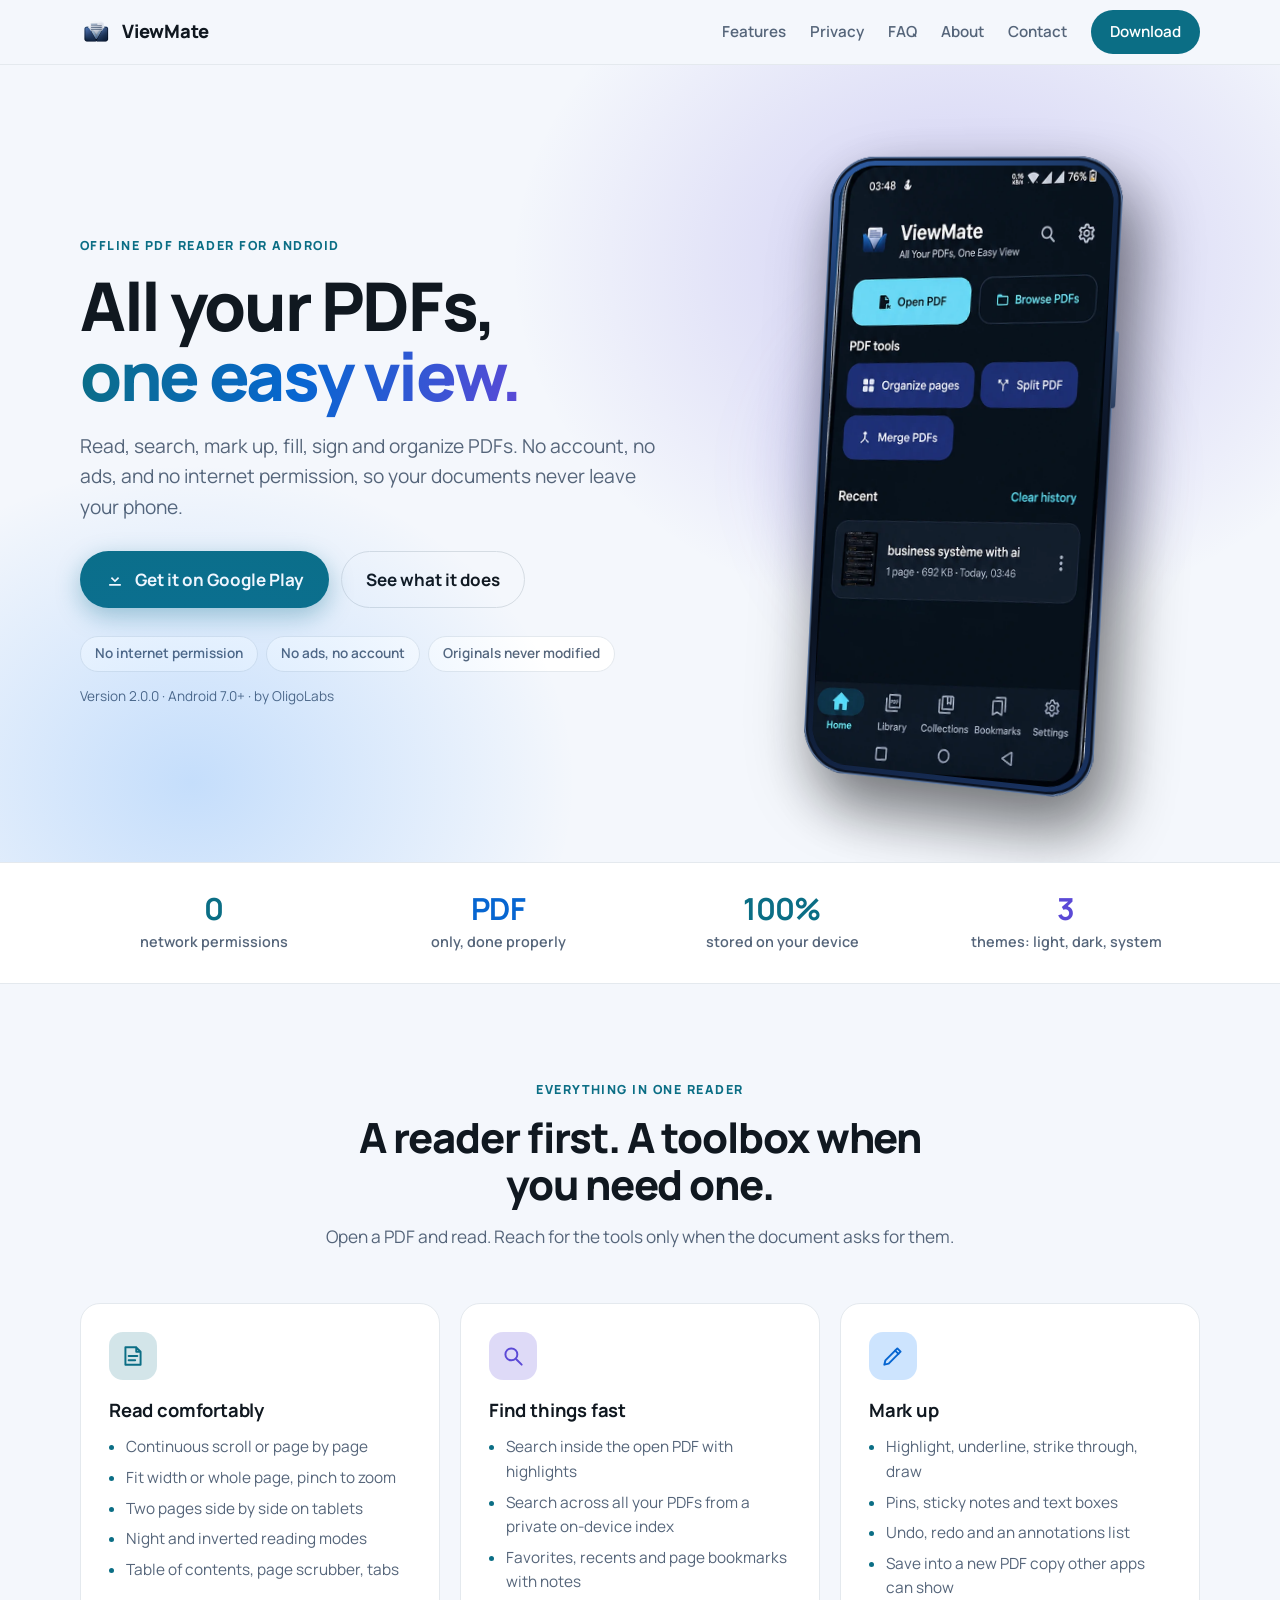
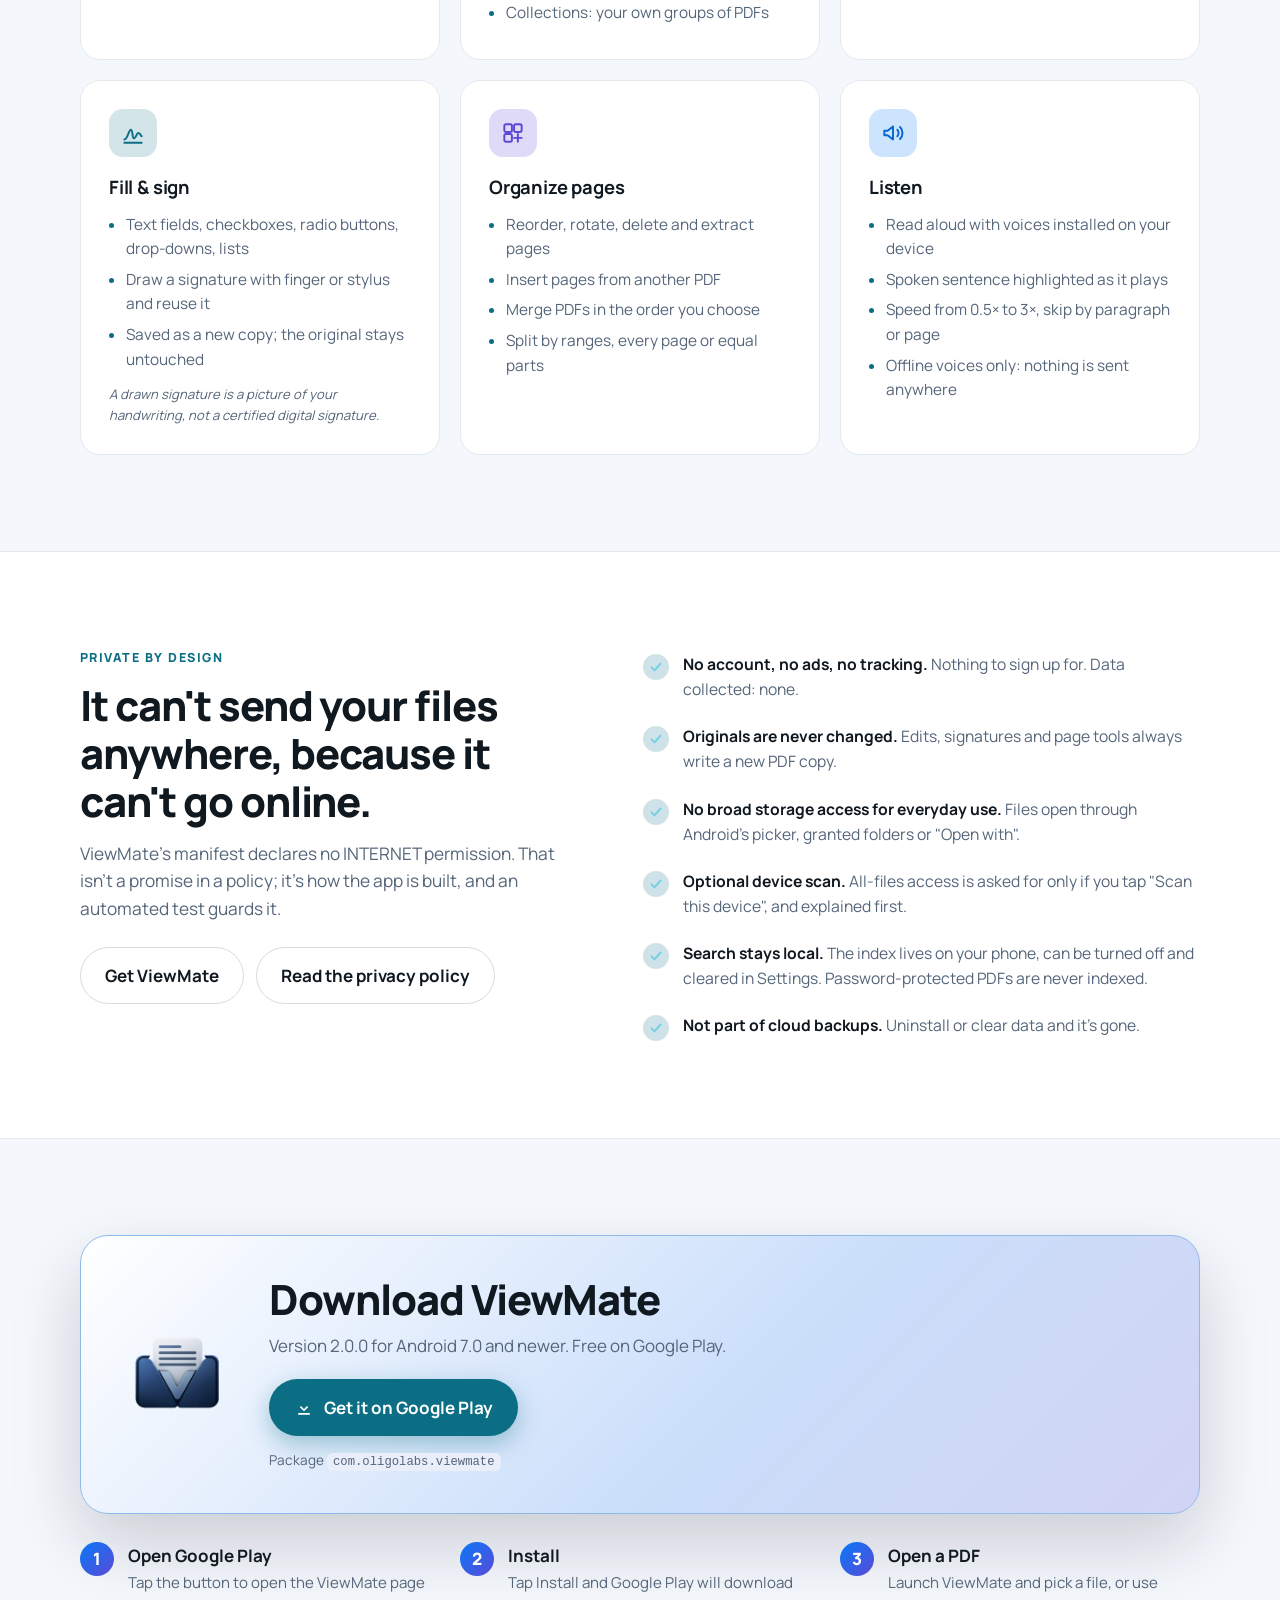
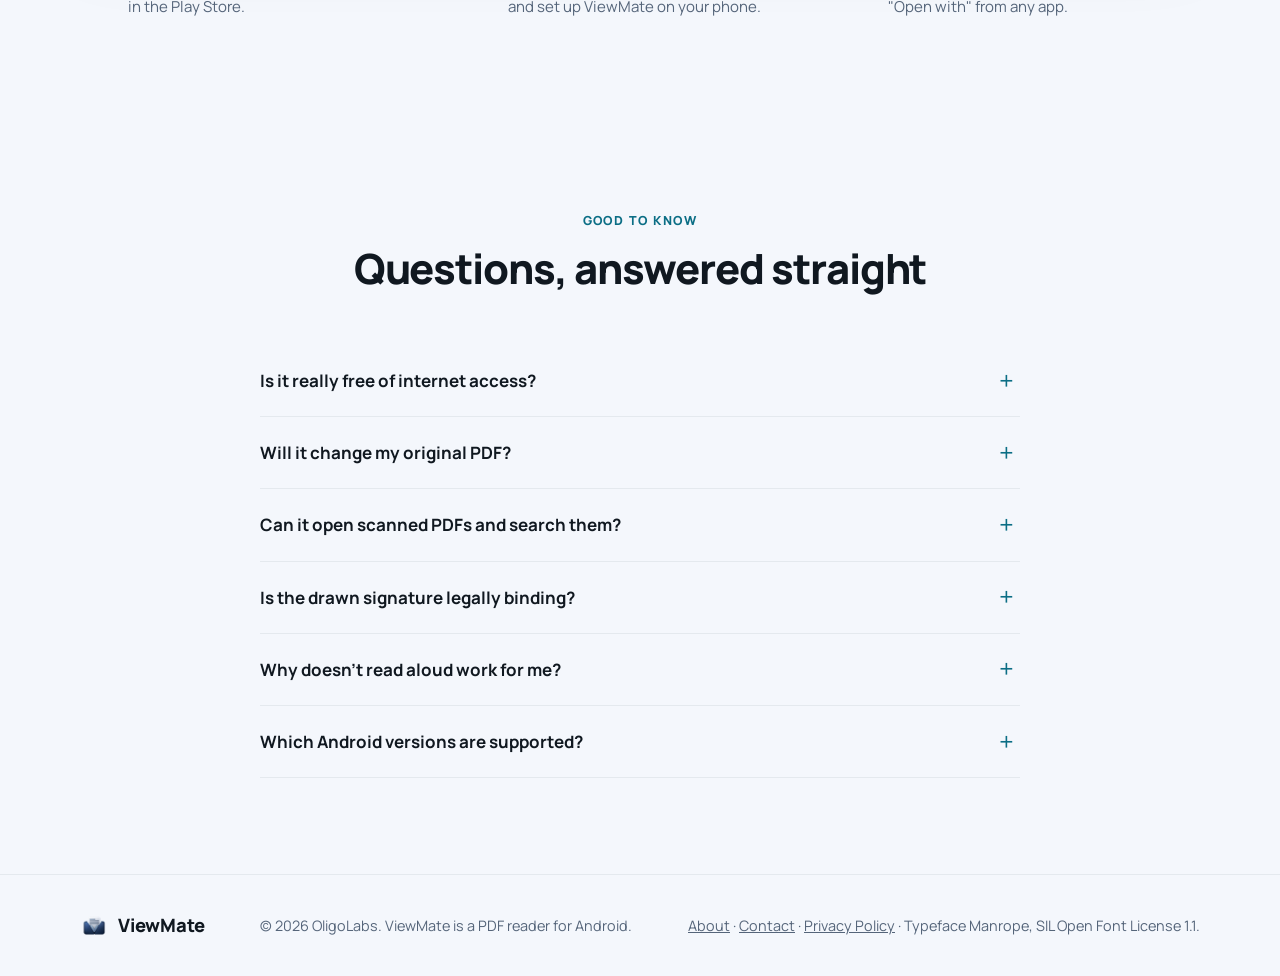
==== commit b7d5e72c: "Add About and Contact pages, update navigation and download links for improved user experience" ====
--- a/index.html
+++ b/index.html
@@ -26,6 +26,8 @@
       <a href="#features">Features</a>
       <a href="#privacy">Privacy</a>
       <a href="#faq">FAQ</a>
+      <a href="about.html">About</a>
+      <a href="contact.html">Contact</a>
       <a class="btn btn-sm" href="#download">Download</a>
     </nav>
   </div>
@@ -41,9 +43,9 @@
       <h1>All your PDFs,<br><span class="grad">one easy view.</span></h1>
       <p class="lede">Read, search, mark up, fill, sign and organize PDFs. No account, no ads, and no internet permission, so your documents never leave your phone.</p>
       <div class="cta">
-        <a class="btn" href="#download">
+        <a class="btn" href="https://play.google.com/store/apps/details?id=com.oligolabs.viewmate" target="_blank" rel="noopener">
           <svg viewBox="0 0 24 24" width="20" height="20" aria-hidden="true"><path fill="currentColor" d="M12 3v10.2l3.6-3.6L17 11l-5 5-5-5 1.4-1.4 3.6 3.6V3h1zM5 18h14v2H5z"/></svg>
-          Download APK
+          Get it on Google Play
         </a>
         <a class="btn btn-ghost" href="#features">See what it does</a>
       </div>
@@ -189,11 +191,11 @@
       <img src="assets/icon-512.png" width="112" height="112" alt="ViewMate app icon" class="dl-icon">
       <div class="dl-copy">
         <h2>Download ViewMate</h2>
-        <p>Version 2.0.0 for Android 7.0 and newer. Installs directly from the APK.</p>
+        <p>Version 2.0.0 for Android 7.0 and newer. Free on Google Play.</p>
         <div class="cta">
-          <a class="btn" id="apk-link" href="downloads/ViewMate-2.0.0.apk" download>
+          <a class="btn" id="apk-link" href="https://play.google.com/store/apps/details?id=com.oligolabs.viewmate" target="_blank" rel="noopener">
             <svg viewBox="0 0 24 24" width="20" height="20" aria-hidden="true"><path fill="currentColor" d="M12 3v10.2l3.6-3.6L17 11l-5 5-5-5 1.4-1.4 3.6 3.6V3h1zM5 18h14v2H5z"/></svg>
-            Download APK
+            Get it on Google Play
           </a>
         </div>
         <p class="fine">Package <code>com.oligolabs.viewmate</code></p>
@@ -201,8 +203,8 @@
     </div>
 
     <ol class="steps">
-      <li><span>1</span><div><b>Download</b><p>Tap the button and let your browser save the file.</p></div></li>
-      <li><span>2</span><div><b>Allow the install</b><p>Android will ask once to let your browser (or Files app) install apps. Approve it for this install.</p></div></li>
+      <li><span>1</span><div><b>Open Google Play</b><p>Tap the button to open the ViewMate page in the Play Store.</p></div></li>
+      <li><span>2</span><div><b>Install</b><p>Tap Install and Google Play will download and set up ViewMate on your phone.</p></div></li>
       <li><span>3</span><div><b>Open a PDF</b><p>Launch ViewMate and pick a file, or use "Open with" from any app.</p></div></li>
     </ol>
   </div>
@@ -248,10 +250,9 @@
   <div class="wrap foot-in">
     <a class="brand" href="#top"><img src="assets/icon-64.png" width="28" height="28" alt=""><span>ViewMate</span></a>
     <p>&copy; 2026 OligoLabs. ViewMate is a PDF reader for Android.</p>
-    <p class="fine"><a href="privacy.html">Privacy Policy</a> &middot; Typeface Manrope, SIL Open Font License 1.1.</p>
+    <p class="fine"><a href="about.html">About</a> &middot; <a href="contact.html">Contact</a> &middot; <a href="privacy.html">Privacy Policy</a> &middot; Typeface Manrope, SIL Open Font License 1.1.</p>
   </div>
 </footer>
 
-<script src="script.js"></script>
 </body>
 </html>
--- a/style.css
+++ b/style.css
@@ -209,6 +209,44 @@
 .foot .fine a:hover, .foot .fine a[aria-current] { color: var(--text); }
 @media (max-width: 620px) { .toc ol { columns: 1; } }
 
+/* About and Contact pages */
+.nav nav a[aria-current] { color: var(--text); }
+.page-hero { padding: clamp(36px, 6vw, 64px) 0 0; }
+.page-hero h1 { font-size: clamp(2rem, 5vw, 3.2rem); }
+.page-hero .lede { margin-bottom: 0; }
+.about-body { padding-top: clamp(32px, 5vw, 48px); }
+.about-body h2 { font-size: 1.6rem; margin: 40px 0 12px; }
+.about-body > .wrap > h2:first-child { margin-top: 0; }
+.about-body p { color: var(--muted); }
+.about-body a, .contact-body a:not(.btn) { color: var(--accent); }
+.values { grid-template-columns: 1fr; margin-top: 16px; }
+.values .card p { margin: 0; font-size: .96rem; }
+.cta-band {
+  margin-top: 48px; padding: clamp(20px, 4vw, 32px);
+  display: flex; flex-wrap: wrap; align-items: center; justify-content: space-between; gap: 20px;
+  background: var(--surface); border: 1px solid var(--outline-soft); border-radius: var(--radius);
+}
+.cta-band h2 { margin: 0 0 4px; font-size: 1.4rem; }
+.cta-band p { margin: 0; }
+
+.contact-body { padding-top: clamp(32px, 5vw, 48px); }
+.contact-grid { display: grid; grid-template-columns: 1.3fr 1fr; gap: 24px; align-items: start; }
+.contact-side { display: grid; gap: 20px; }
+.contact-side h3 { margin-top: 14px; }
+.contact-side p { margin: 0 0 8px; color: var(--muted); font-size: .96rem; }
+.contact-form h2 { font-size: 1.5rem; }
+.contact-form label { display: block; margin: 18px 0 6px; font-weight: 700; font-size: .92rem; }
+.contact-form input, .contact-form select, .contact-form textarea {
+  width: 100%; font: inherit; color: var(--text); background: var(--bg);
+  border: 1.5px solid var(--outline); border-radius: 12px; padding: 12px 14px; min-height: 48px;
+}
+.contact-form textarea { resize: vertical; min-height: 140px; }
+.contact-form input:focus-visible, .contact-form select:focus-visible, .contact-form textarea:focus-visible {
+  outline: 3px solid var(--accent-2); outline-offset: 2px; border-color: transparent;
+}
+.contact-form .btn { margin-top: 24px; cursor: pointer; }
+.contact-form .fine { margin-top: 14px; }
+@media (max-width: 920px) { .contact-grid { grid-template-columns: 1fr; } }
 /* Download */
 .dl {
   display: flex; align-items: center; gap: clamp(20px, 4vw, 36px);
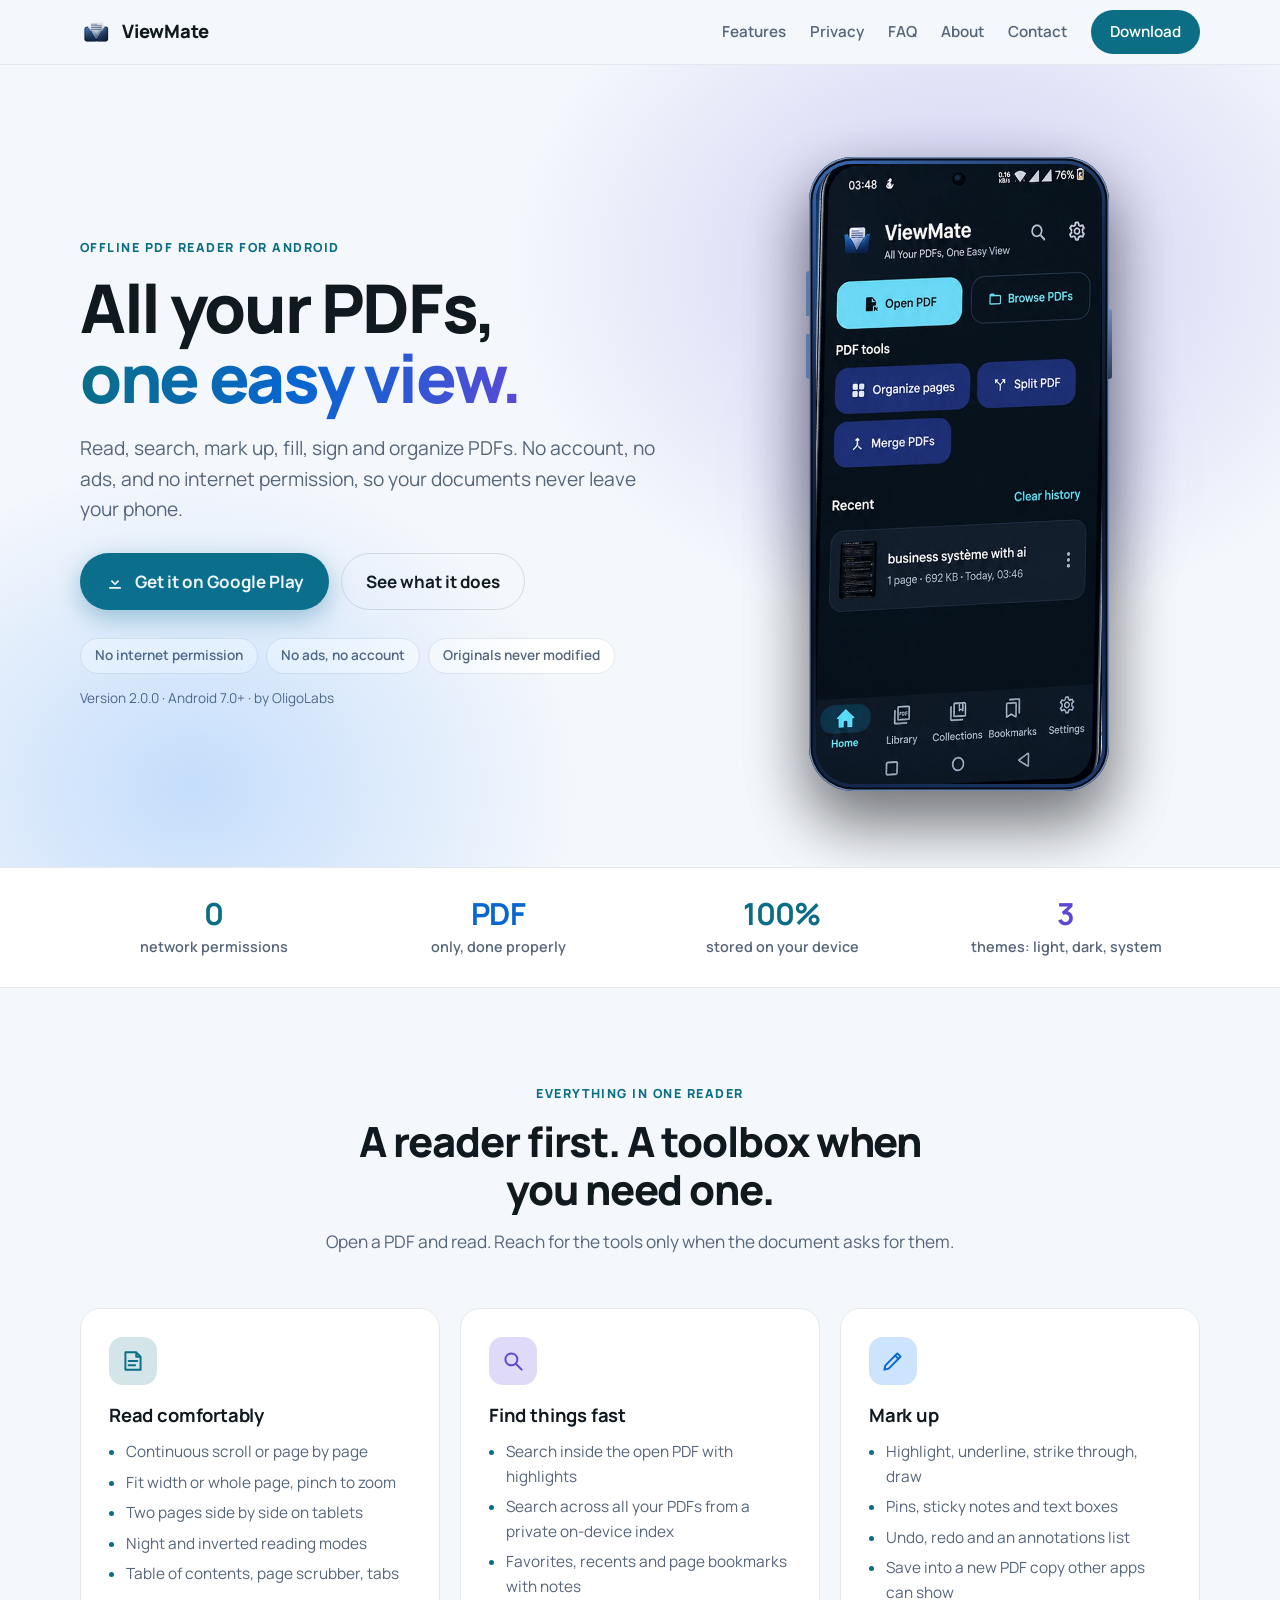
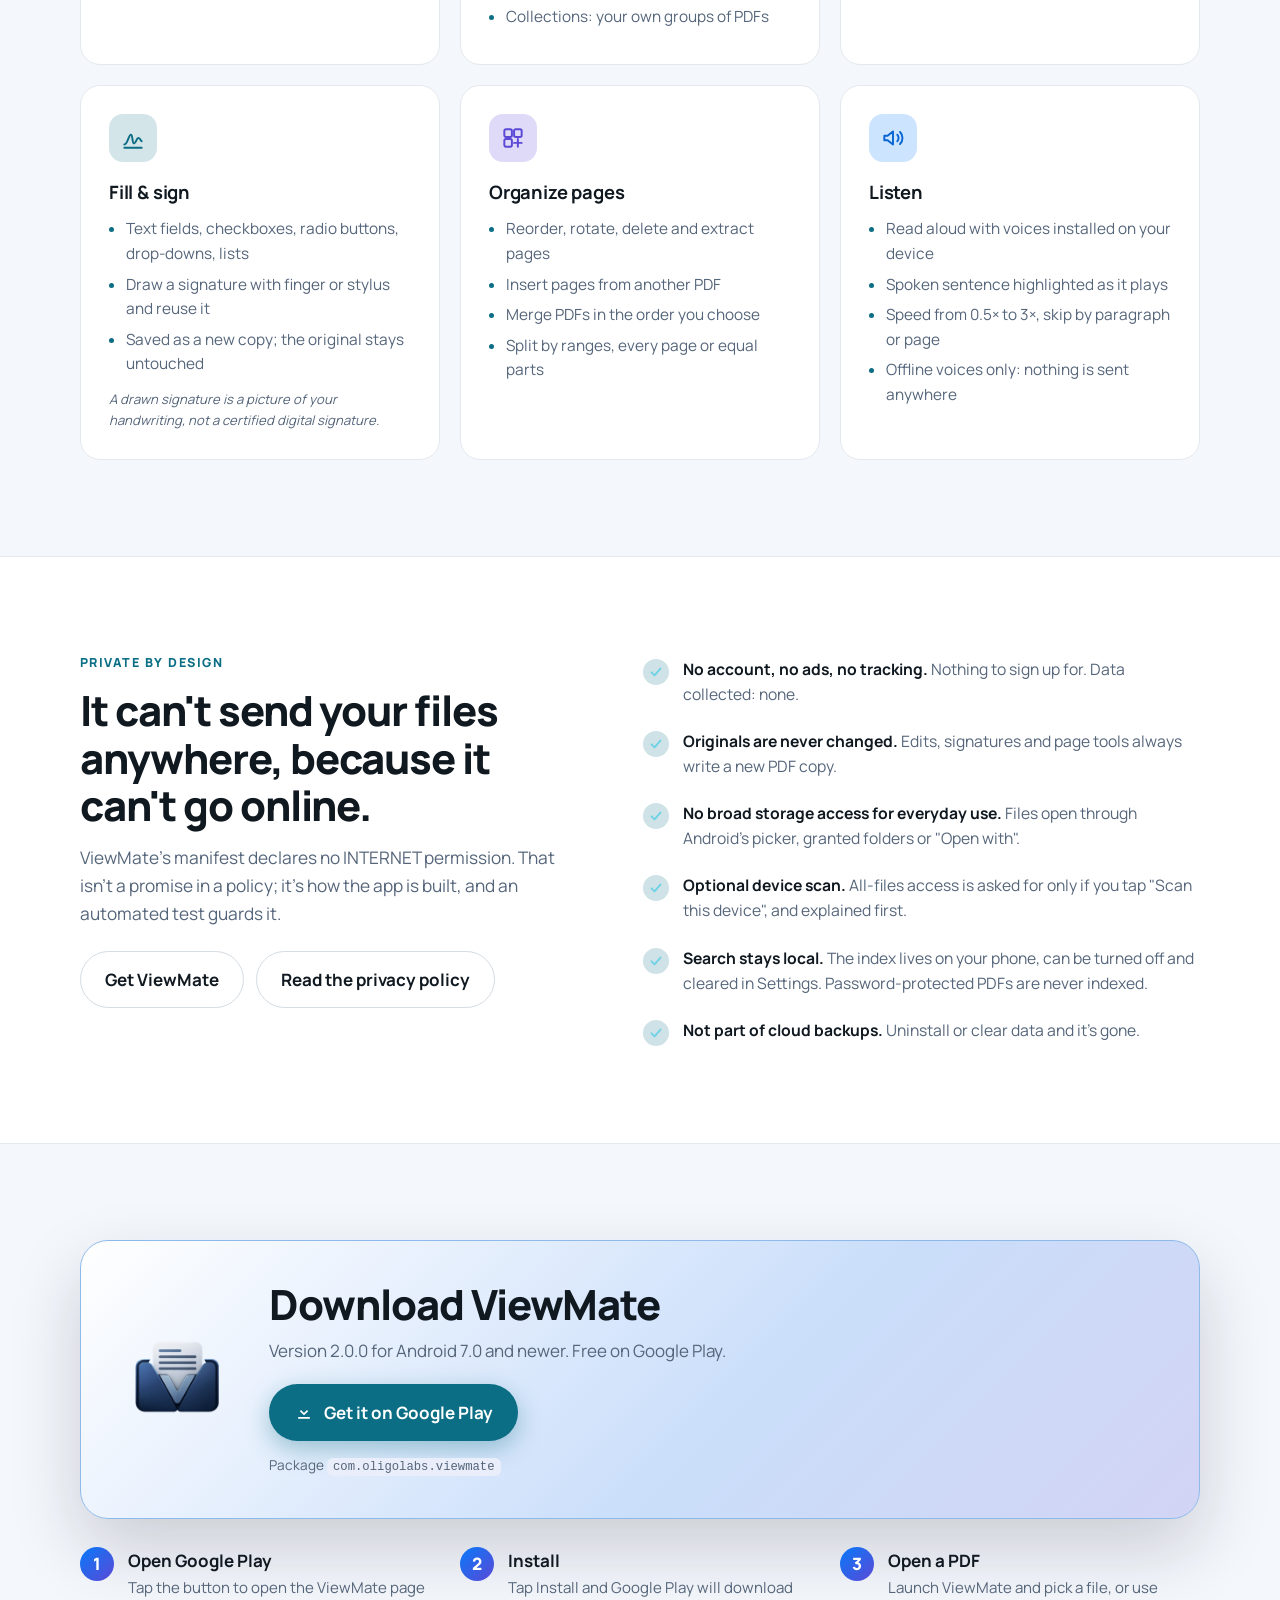
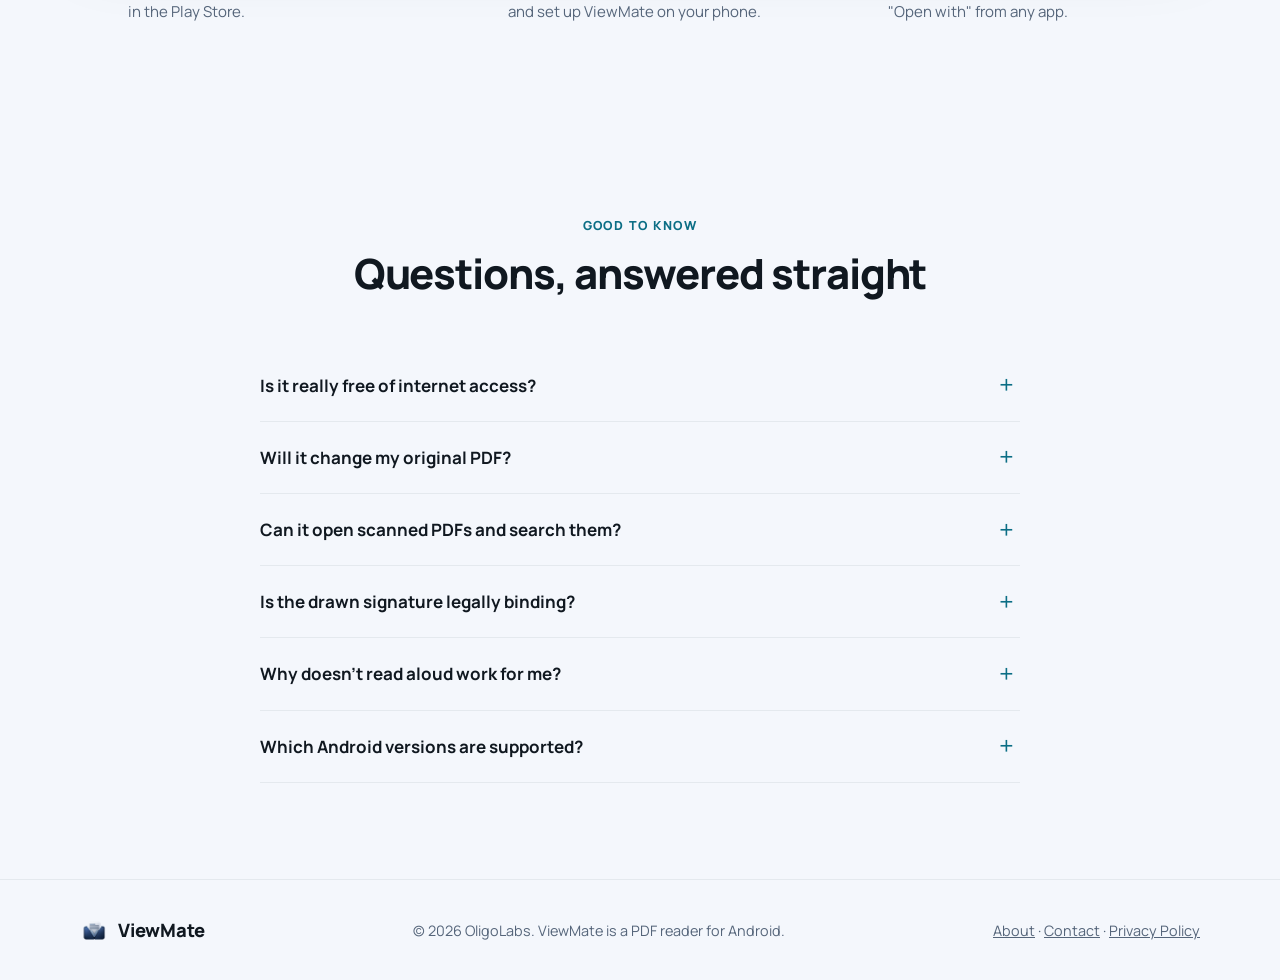
==== commit 300d97b5: "Remove redundant text from footer for cleaner presentation" ====
--- a/index.html
+++ b/index.html
@@ -250,7 +250,7 @@
   <div class="wrap foot-in">
     <a class="brand" href="#top"><img src="assets/icon-64.png" width="28" height="28" alt=""><span>ViewMate</span></a>
     <p>&copy; 2026 OligoLabs. ViewMate is a PDF reader for Android.</p>
-    <p class="fine"><a href="about.html">About</a> &middot; <a href="contact.html">Contact</a> &middot; <a href="privacy.html">Privacy Policy</a> &middot; Typeface Manrope, SIL Open Font License 1.1.</p>
+    <p class="fine"><a href="about.html">About</a> &middot; <a href="contact.html">Contact</a> &middot; <a href="privacy.html">Privacy Policy</a></p>
   </div>
 </footer>
 
--- a/style.css
+++ b/style.css
@@ -126,13 +126,17 @@
 .stage { position: relative; display: grid; place-items: center; padding: 20px 0; }
 .glow { position: absolute; width: 85%; aspect-ratio: 1; border-radius: 50%; background: radial-gradient(closest-side, color-mix(in srgb, var(--blue) 42%, transparent), color-mix(in srgb, var(--accent-2) 14%, transparent) 70%, transparent); filter: blur(30px); }
 .phone {
-  position: relative; width: min(300px, 70vw); padding: 9px; border-radius: 46px;
-  background: linear-gradient(150deg, #2f5fa8 0%, #14284a 28%, #0b1322 60%, #1a3566 100%);
-  box-shadow: var(--shadow), inset 0 0 0 1.5px #5f7aa3, inset 0 0 0 4px #0b1322, 18px 30px 60px rgba(0, 0, 0, .45);
-  transform: perspective(1400px) rotateY(-14deg) rotateZ(3deg);
-}
-.phone::after { content: ""; position: absolute; right: -3px; top: 27%; width: 4px; height: 12%; border-radius: 0 3px 3px 0; background: linear-gradient(#5f7aa3, #2a3d5e); }
-.shots { position: relative; aspect-ratio: 540 / 1170; border-radius: 38px; overflow: hidden; background: #0a0f14; }
+  position: relative; width: min(300px, 70vw); padding: 7px; border-radius: 44px;
+  background: linear-gradient(150deg, #3b6bb5 0%, #16294b 30%, #0b1322 60%, #1d3a70 100%);
+  box-shadow: var(--shadow), inset 0 0 0 1.5px #6f8bb5, inset 0 0 0 3.5px #060b14, 0 30px 60px rgba(0, 0, 0, .45);
+}
+/* power button (right) */
+.phone::after { content: ""; position: absolute; right: -3px; top: 24%; width: 4px; height: 11%; border-radius: 0 3px 3px 0; background: linear-gradient(#6f8bb5, #2a3d5e); }
+/* volume rocker (left): two keys */
+.phone::before { content: ""; position: absolute; left: -3px; top: 18%; width: 4px; height: 17%; border-radius: 3px 0 0 3px; background: linear-gradient(#5d7aa6 0 42%, transparent 42% 58%, #5d7aa6 58% 100%); }
+.shots { position: relative; aspect-ratio: 540 / 1170; border-radius: 37px; overflow: hidden; background: #0a0f14; }
+/* punch-hole camera */
+.shots::after { content: ""; position: absolute; z-index: 2; top: 1.6%; left: 50%; width: 3.6%; aspect-ratio: 1; translate: -50% 0; border-radius: 50%; background: radial-gradient(circle at 35% 35%, #1b2a44 0 18%, #05080d 45%); box-shadow: 0 0 0 1.5px #000; pointer-events: none; }
 .shots img { position: absolute; inset: 0; width: 100%; height: 100%; object-fit: cover; opacity: 0; }
 .shots img:first-child { opacity: 1; }
 @media (prefers-reduced-motion: no-preference) {
